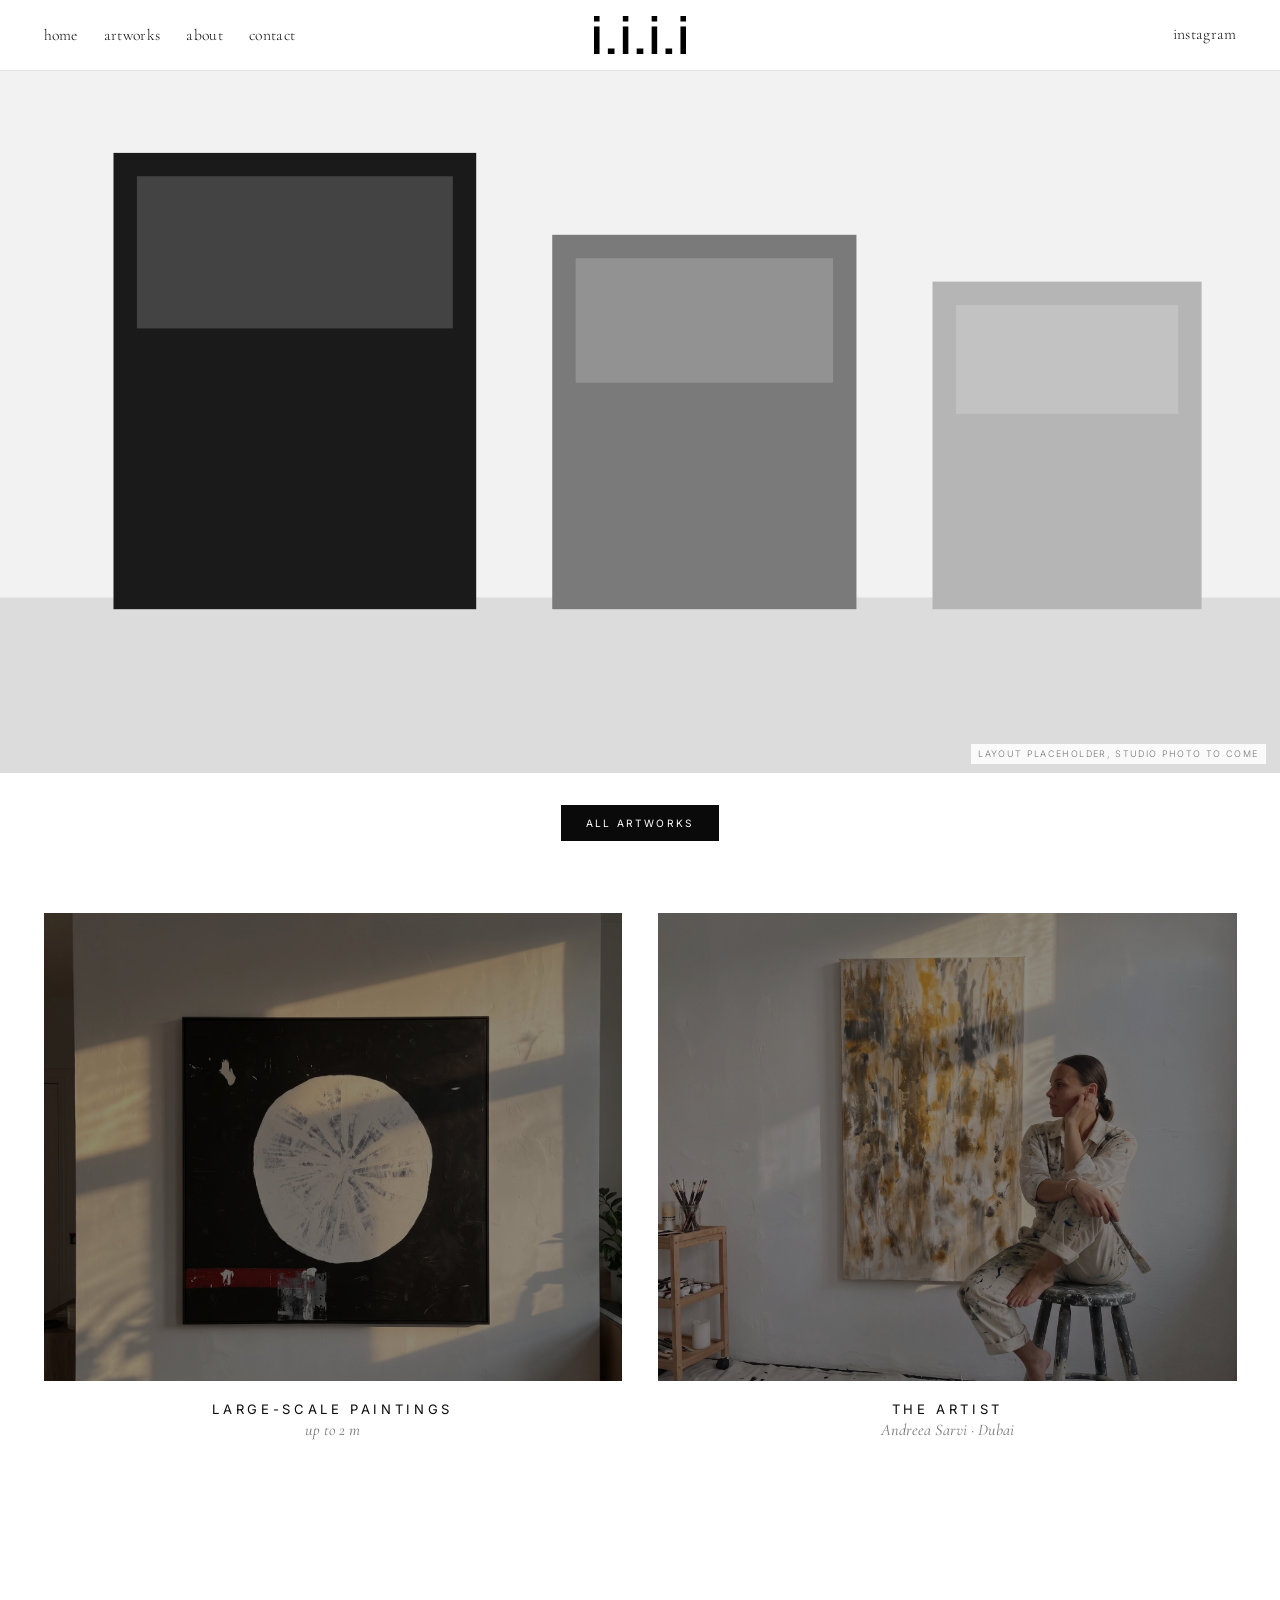
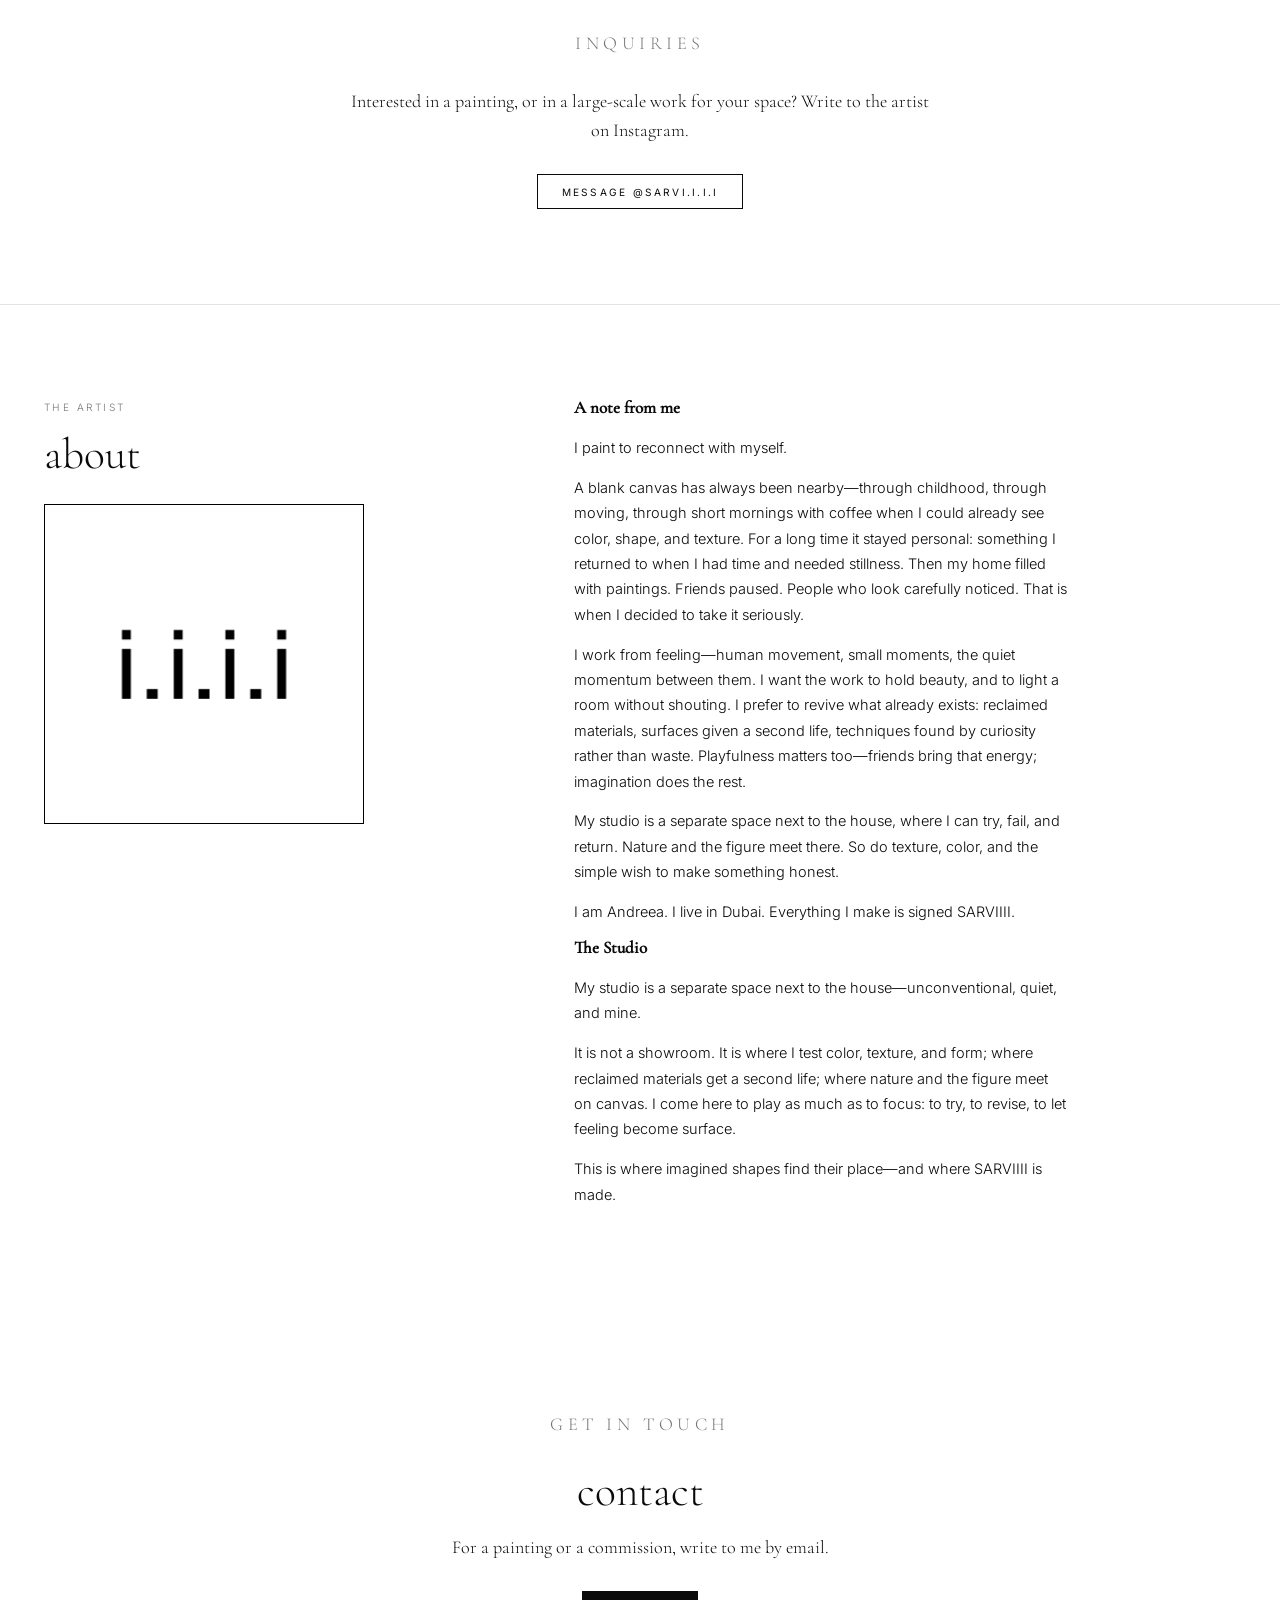
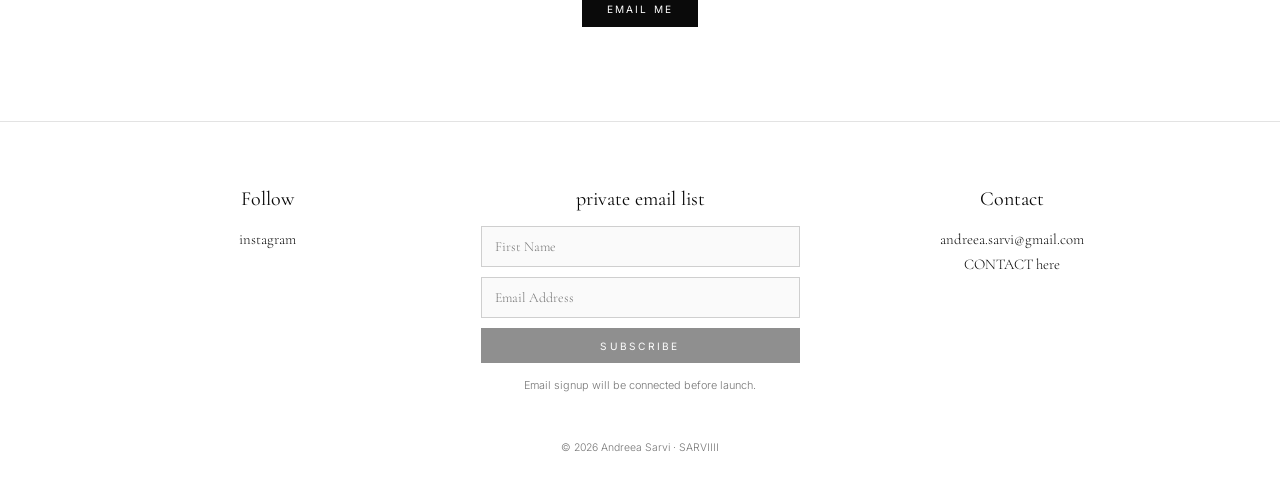
==== index.html @ 400ba7c1 "Use the wider room photo for the large-scale banner. Fill the home panel with the new Spinning At 33" ====
<!doctype html><html lang="en"><head><meta charset="utf-8"><meta name="viewport" content="width=device-width,initial-scale=1">
<title>SARVIIII — Painter based in Dubai</title>
<meta name="description" content="SARVIIII is the painting practice of Andreea Sarvi, a Romanian painter based in Dubai who creates large-scale works up to around two metres.">
<link rel="canonical" href="https://sarviiii.art/">
<meta property="og:type" content="website"><meta property="og:title" content="SARVIIII — Painter based in Dubai"><meta property="og:description" content="Large-scale paintings by Andreea Sarvi, a Romanian painter based in Dubai."><meta property="og:url" content="https://sarviiii.art/"><meta property="og:image" content="https://sarviiii.art/assets/og-image.svg"><meta name="theme-color" content="#ffffff"><meta name="twitter:card" content="summary_large_image">
<!-- TODO before publishing: replace og-image with a real painting photo as JPG 1200x630 (many platforms do not render SVG previews). -->
<link rel="icon" href="assets/favicon.svg" type="image/svg+xml">
<link rel="stylesheet" href="fonts.css">
<link rel="stylesheet" href="styles.css">
<script type="application/ld+json">{"@context":"https://schema.org","@type":"Person","name":"Andreea Sarvi","alternateName":"SARVIIII","jobTitle":"Painter","nationality":"Romanian","homeLocation":{"@type":"Place","name":"Dubai, United Arab Emirates"},"url":"https://sarviiii.art/","sameAs":["https://www.instagram.com/sarvi.i.i.i/"]}</script>
<!-- TODO: add one VisualArtwork JSON-LD block per real painting once title/medium/size/year are supplied. Not added now to avoid describing placeholders as artworks. -->
</head><body>
<a class="skip" href="#main">Skip to content</a>
<header>
<nav aria-label="Main"><button class="menu-btn" aria-expanded="false" aria-controls="menu">menu</button>
<ul id="menu"><li><a href="#top" aria-current="page">home</a></li><li><a href="artworks/">artworks</a></li><li><a href="#about">about</a></li><li><a href="contact/">contact</a></li></ul></nav>
<a class="logo" href="#top" aria-label="SARVIIII, home"><img src="assets/logo-iiii.svg" alt="SARVIIII" width="166" height="69"></a>
<a class="ig" href="https://www.instagram.com/sarvi.i.i.i/" target="_blank" rel="noopener">instagram</a>
</header>
<main id="main">
<h1 class="skip">SARVIIII: paintings by Andreea Sarvi</h1>
<section class="hero" id="top"><img src="assets/placeholders/hero-studio.svg" alt="Layout placeholder: abstract studio-style composition, not a photograph of the artist's studio or work" width="2400" height="1200">
<span class="ph">Layout placeholder, studio photo to come</span>
<div class="cta"><a class="btn" href="artworks/">All artworks</a></div></section>

<section class="pair" aria-label="Introduction">
<a class="panel reveal" href="artworks/"><div class="frame"><img src="assets/home/large-scale-banner.jpg" alt="Spinning At 33" width="1493" height="2000" loading="lazy"></div><h2>Large-scale paintings</h2><p>up to 2 m</p></a>
<a class="panel reveal" href="#about"><div class="frame"><img src="assets/home/artist-studio.jpg" alt="Andreea Sarvi, SARVIIII, in the studio" width="2000" height="1493" loading="lazy"></div><h2>The artist</h2><p>Andreea Sarvi · Dubai</p></a>
</section>

<section class="inquiry reveal" aria-labelledby="iq"><p class="eyebrow" id="iq">Inquiries</p>
<p>Interested in a painting, or in a large-scale work for your space? Write to the artist on Instagram.</p>
<a class="btn line" href="https://www.instagram.com/sarvi.i.i.i/" target="_blank" rel="noopener">Message @sarvi.i.i.i</a></section>

<section class="about" id="about" aria-labelledby="ab"><div class="reveal"><p class="eyebrow">The artist</p><h2 id="ab">about</h2><img class="about-mark" src="assets/about-logo-signature.jpg" alt="SARVIIII" width="320" height="320"></div>
<div class="reveal">
<h3>A note from me</h3>
<p>I paint to reconnect with myself.</p>
<p>A blank canvas has always been nearby—through childhood, through moving, through short mornings with coffee when I could already see color, shape, and texture. For a long time it stayed personal: something I returned to when I had time and needed stillness. Then my home filled with paintings. Friends paused. People who look carefully noticed. That is when I decided to take it seriously.</p>
<p>I work from feeling—human movement, small moments, the quiet momentum between them. I want the work to hold beauty, and to light a room without shouting. I prefer to revive what already exists: reclaimed materials, surfaces given a second life, techniques found by curiosity rather than waste. Playfulness matters too—friends bring that energy; imagination does the rest.</p>
<p>My studio is a separate space next to the house, where I can try, fail, and return. Nature and the figure meet there. So do texture, color, and the simple wish to make something honest.</p>
<p>I am Andreea. I live in Dubai. Everything I make is signed SARVIIII.</p>
<h3>The Studio</h3>
<p>My studio is a separate space next to the house—unconventional, quiet, and mine.</p>
<p>It is not a showroom. It is where I test color, texture, and form; where reclaimed materials get a second life; where nature and the figure meet on canvas. I come here to play as much as to focus: to try, to revise, to let feeling become surface.</p>
<p>This is where imagined shapes find their place—and where SARVIIII is made.</p>
</div></section>

<section class="inquiry" id="contact" aria-labelledby="ch"><p class="eyebrow">Get in touch</p><h2 id="ch">contact</h2>
<p>For a painting or a commission, write to me by email.</p>
<a class="btn" href="mailto:andreea.sarvi@gmail.com">Email me</a></section>
</main>
<footer class="site-footer">
<div class="fcols">
<div><h2 class="fh">Follow</h2><ul><li><a href="https://www.instagram.com/sarvi.i.i.i/" target="_blank" rel="noopener">instagram</a></li></ul></div>
<div class="flist"><h2 class="fh">private email list</h2>
<!-- TODO: connect a real Kit (kit.com) form before launch. Until then, there is no form element, no endpoint and nothing is collected. See README "Email list (Kit)". -->
<div class="fform" aria-describedby="fnote">
<label for="fn" class="sr">First name</label><input id="fn" type="text" placeholder="First Name" disabled>
<label for="fe" class="sr">Email address</label><input id="fe" type="email" placeholder="Email Address" disabled>
<button type="button" class="btn full" disabled>Subscribe</button>
<p id="fnote" class="fnote">Email signup will be connected before launch.</p></div></div>
<div><h2 class="fh">Contact</h2><ul><li><a href="mailto:andreea.sarvi@gmail.com">andreea.sarvi@gmail.com</a></li><li><a href="contact/">CONTACT here</a></li></ul></div>
</div>
<p class="copy">© <span id="y">2026</span> Andreea Sarvi · SARVIIII</p></footer>
<script src="script.js"></script></body></html>
---- fonts.css ----
/* Self-hosted Google Fonts (SIL OFL): Cormorant Garamond, Inter — latin + latin-ext */
@font-face {
  font-family: 'Cormorant Garamond';
  font-style: italic;
  font-weight: 400;
  font-display: swap;
  src: url(assets/fonts/CormorantGaramond-400i-latin-ext.woff2) format('woff2');
  unicode-range: U+0100-02BA, U+02BD-02C5, U+02C7-02CC, U+02CE-02D7, U+02DD-02FF, U+0304, U+0308, U+0329, U+1D00-1DBF, U+1E00-1E9F, U+1EF2-1EFF, U+2020, U+20A0-20AB, U+20AD-20C4, U+2113, U+2C60-2C7F, U+A720-A7FF;
}
@font-face {
  font-family: 'Cormorant Garamond';
  font-style: italic;
  font-weight: 400;
  font-display: swap;
  src: url(assets/fonts/CormorantGaramond-400i-latin.woff2) format('woff2');
  unicode-range: U+0000-00FF, U+0131, U+0152-0153, U+02BB-02BC, U+02C6, U+02DA, U+02DC, U+0304, U+0308, U+0329, U+2000-206F, U+20AC, U+2122, U+2191, U+2193, U+2212, U+2215, U+FEFF, U+FFFD;
}
@font-face {
  font-family: 'Cormorant Garamond';
  font-style: normal;
  font-weight: 300;
  font-display: swap;
  src: url(assets/fonts/CormorantGaramond-300-latin-ext.woff2) format('woff2');
  unicode-range: U+0100-02BA, U+02BD-02C5, U+02C7-02CC, U+02CE-02D7, U+02DD-02FF, U+0304, U+0308, U+0329, U+1D00-1DBF, U+1E00-1E9F, U+1EF2-1EFF, U+2020, U+20A0-20AB, U+20AD-20C4, U+2113, U+2C60-2C7F, U+A720-A7FF;
}
@font-face {
  font-family: 'Cormorant Garamond';
  font-style: normal;
  font-weight: 300;
  font-display: swap;
  src: url(assets/fonts/CormorantGaramond-300-latin.woff2) format('woff2');
  unicode-range: U+0000-00FF, U+0131, U+0152-0153, U+02BB-02BC, U+02C6, U+02DA, U+02DC, U+0304, U+0308, U+0329, U+2000-206F, U+20AC, U+2122, U+2191, U+2193, U+2212, U+2215, U+FEFF, U+FFFD;
}
@font-face {
  font-family: 'Cormorant Garamond';
  font-style: normal;
  font-weight: 400;
  font-display: swap;
  src: url(assets/fonts/CormorantGaramond-400-latin-ext.woff2) format('woff2');
  unicode-range: U+0100-02BA, U+02BD-02C5, U+02C7-02CC, U+02CE-02D7, U+02DD-02FF, U+0304, U+0308, U+0329, U+1D00-1DBF, U+1E00-1E9F, U+1EF2-1EFF, U+2020, U+20A0-20AB, U+20AD-20C4, U+2113, U+2C60-2C7F, U+A720-A7FF;
}
@font-face {
  font-family: 'Cormorant Garamond';
  font-style: normal;
  font-weight: 400;
  font-display: swap;
  src: url(assets/fonts/CormorantGaramond-400-latin.woff2) format('woff2');
  unicode-range: U+0000-00FF, U+0131, U+0152-0153, U+02BB-02BC, U+02C6, U+02DA, U+02DC, U+0304, U+0308, U+0329, U+2000-206F, U+20AC, U+2122, U+2191, U+2193, U+2212, U+2215, U+FEFF, U+FFFD;
}
@font-face {
  font-family: 'Cormorant Garamond';
  font-style: normal;
  font-weight: 500;
  font-display: swap;
  src: url(assets/fonts/CormorantGaramond-500-latin-ext.woff2) format('woff2');
  unicode-range: U+0100-02BA, U+02BD-02C5, U+02C7-02CC, U+02CE-02D7, U+02DD-02FF, U+0304, U+0308, U+0329, U+1D00-1DBF, U+1E00-1E9F, U+1EF2-1EFF, U+2020, U+20A0-20AB, U+20AD-20C4, U+2113, U+2C60-2C7F, U+A720-A7FF;
}
@font-face {
  font-family: 'Cormorant Garamond';
  font-style: normal;
  font-weight: 500;
  font-display: swap;
  src: url(assets/fonts/CormorantGaramond-500-latin.woff2) format('woff2');
  unicode-range: U+0000-00FF, U+0131, U+0152-0153, U+02BB-02BC, U+02C6, U+02DA, U+02DC, U+0304, U+0308, U+0329, U+2000-206F, U+20AC, U+2122, U+2191, U+2193, U+2212, U+2215, U+FEFF, U+FFFD;
}
@font-face {
  font-family: 'Inter';
  font-style: normal;
  font-weight: 300;
  font-display: swap;
  src: url(assets/fonts/Inter-300-latin-ext.woff2) format('woff2');
  unicode-range: U+0100-02BA, U+02BD-02C5, U+02C7-02CC, U+02CE-02D7, U+02DD-02FF, U+0304, U+0308, U+0329, U+1D00-1DBF, U+1E00-1E9F, U+1EF2-1EFF, U+2020, U+20A0-20AB, U+20AD-20C4, U+2113, U+2C60-2C7F, U+A720-A7FF;
}
@font-face {
  font-family: 'Inter';
  font-style: normal;
  font-weight: 300;
  font-display: swap;
  src: url(assets/fonts/Inter-300-latin.woff2) format('woff2');
  unicode-range: U+0000-00FF, U+0131, U+0152-0153, U+02BB-02BC, U+02C6, U+02DA, U+02DC, U+0304, U+0308, U+0329, U+2000-206F, U+20AC, U+2122, U+2191, U+2193, U+2212, U+2215, U+FEFF, U+FFFD;
}
@font-face {
  font-family: 'Inter';
  font-style: normal;
  font-weight: 400;
  font-display: swap;
  src: url(assets/fonts/Inter-400-latin-ext.woff2) format('woff2');
  unicode-range: U+0100-02BA, U+02BD-02C5, U+02C7-02CC, U+02CE-02D7, U+02DD-02FF, U+0304, U+0308, U+0329, U+1D00-1DBF, U+1E00-1E9F, U+1EF2-1EFF, U+2020, U+20A0-20AB, U+20AD-20C4, U+2113, U+2C60-2C7F, U+A720-A7FF;
}
@font-face {
  font-family: 'Inter';
  font-style: normal;
  font-weight: 400;
  font-display: swap;
  src: url(assets/fonts/Inter-400-latin.woff2) format('woff2');
  unicode-range: U+0000-00FF, U+0131, U+0152-0153, U+02BB-02BC, U+02C6, U+02DA, U+02DC, U+0304, U+0308, U+0329, U+2000-206F, U+20AC, U+2122, U+2191, U+2193, U+2212, U+2215, U+FEFF, U+FFFD;
}
@font-face {
  font-family: 'Inter';
  font-style: normal;
  font-weight: 500;
  font-display: swap;
  src: url(assets/fonts/Inter-500-latin-ext.woff2) format('woff2');
  unicode-range: U+0100-02BA, U+02BD-02C5, U+02C7-02CC, U+02CE-02D7, U+02DD-02FF, U+0304, U+0308, U+0329, U+1D00-1DBF, U+1E00-1E9F, U+1EF2-1EFF, U+2020, U+20A0-20AB, U+20AD-20C4, U+2113, U+2C60-2C7F, U+A720-A7FF;
}
@font-face {
  font-family: 'Inter';
  font-style: normal;
  font-weight: 500;
  font-display: swap;
  src: url(assets/fonts/Inter-500-latin.woff2) format('woff2');
  unicode-range: U+0000-00FF, U+0131, U+0152-0153, U+02BB-02BC, U+02C6, U+02DA, U+02DC, U+0304, U+0308, U+0329, U+2000-206F, U+20AC, U+2122, U+2191, U+2193, U+2212, U+2215, U+FEFF, U+FFFD;
}
---- styles.css ----
:root{--bg:#fff;--ink:#0a0a0a;--mute:#767676;--line:#e3e3e3;--serif:"Cormorant Garamond",Georgia,serif;--sans:"Inter",system-ui,sans-serif}
*{box-sizing:border-box}html{font-size:14.5px;scroll-behavior:smooth}body{margin:0;background:var(--bg);color:var(--ink);font:300 1rem/1.75 var(--sans)}
img{max-width:100%;display:block}a{color:inherit}
:focus-visible{outline:1px solid var(--ink);outline-offset:4px}
.skip{position:absolute;left:-999px}.skip:focus{left:1rem;top:1rem;background:#fff;padding:.5rem 1rem;z-index:99;border:1px solid #000}
header{position:sticky;top:0;z-index:10;display:grid;grid-template-columns:1fr auto 1fr;align-items:center;padding:1.1rem clamp(1rem,4vw,3rem);background:rgba(255,255,255,.94);border-bottom:1px solid var(--line)}
nav ul{list-style:none;display:flex;gap:1.8rem;margin:0;padding:0}
nav a,.ig{font:300 1.08rem var(--serif);text-decoration:none;text-transform:lowercase;letter-spacing:.02em;border-bottom:1px solid transparent;padding-bottom:1px;transition:border-color .3s}
nav a:hover,nav a[aria-current="true"],.ig:hover{border-color:var(--ink)}
.logo{display:flex;align-items:center;justify-content:center;line-height:0;text-decoration:none}.logo img{height:clamp(28px,4.2vw,38px);width:auto}
.ig{justify-self:end}
.menu-btn{display:none;background:none;border:0;font:300 1.08rem var(--serif);cursor:pointer;padding:0;color:var(--ink)}
section{padding:clamp(3.5rem,8vw,6.5rem) clamp(1rem,4vw,3rem)}section[id]{scroll-margin-top:5rem}
h1,h2,h3{font-family:var(--serif);font-weight:300;line-height:1.1;margin:0 0 1.2rem}
h2{font-size:clamp(1.95rem,4vw,3rem)}
.eyebrow{font-size:.7rem;letter-spacing:.25em;text-transform:uppercase;color:var(--mute)}
.btn{display:inline-block;padding:.75rem 1.6rem;background:var(--ink);color:#fff;border:1px solid var(--ink);text-decoration:none;font:400 .7rem var(--sans);letter-spacing:.22em;text-transform:uppercase;transition:.3s;cursor:pointer}.btn:hover{background:#fff;color:var(--ink)}
.btn.line{background:#fff;color:var(--ink)}.btn.line:hover{background:var(--ink);color:#fff}
.ph{display:block;font-size:.62rem;letter-spacing:.15em;text-transform:uppercase;color:var(--mute);margin-top:.5rem}
.hero{padding:0;position:relative}.hero img{width:100%;height:min(78vh,62vw);object-fit:cover}
.hero .cta{text-align:center;padding:2.2rem 1rem 0}
.hero .ph{position:absolute;right:1rem;top:calc(min(78vh,62vw) - 2rem);background:rgba(255,255,255,.85);padding:.15rem .5rem;margin:0}
.pair{display:grid;grid-template-columns:1fr 1fr;gap:clamp(1rem,3vw,2.5rem);padding-top:clamp(3rem,6vw,5rem)}
.panel{text-decoration:none;display:block;text-align:center}.panel .frame{position:relative;overflow:hidden;display:flex;align-items:center;justify-content:center;height:min(52vh,520px);background:#f2f2f2}
.panel .frame::after{content:"";position:absolute;inset:0;background:rgba(0,0,0,.45);transition:opacity .45s ease;pointer-events:none}
.panel:hover .frame::after,.panel:focus-visible .frame::after,.panel:focus-within .frame::after{opacity:0}
.panel img{width:100%;height:100%;object-fit:cover;object-position:center}
.panel img.contain{width:auto;height:auto;max-width:100%;max-height:100%;object-fit:contain}
.panel h2{font:400 .9rem var(--sans);letter-spacing:.28em;text-transform:uppercase;margin:1.4rem 0 .2rem}.panel p{margin:0;font:italic 300 1.12rem var(--serif);color:var(--mute)}
.inquiry{text-align:center;max-width:46rem;margin:0 auto}.inquiry p{font:300 1.25rem/1.6 var(--serif);margin:0 0 2rem}
.grid{list-style:none;padding:0;margin:2rem 0 0;display:grid;grid-template-columns:1fr;gap:3rem 2rem}@media(min-width:700px){.grid{grid-template-columns:repeat(2,1fr)}}@media(min-width:1101px){.grid{grid-template-columns:repeat(3,1fr);gap:4rem 3rem}}
.card{text-align:center}.card button{all:unset;cursor:pointer;display:block;width:100%;text-align:center}.card button:focus-visible{outline:1px solid var(--ink);outline-offset:6px}
.card .frame{position:relative;display:flex;align-items:center;justify-content:center;background:#fff}.card img{width:auto;max-width:100%;height:auto;max-height:min(70vh,480px);object-fit:contain;object-position:center;background:#fff}
.sold{display:inline-block;padding:.18rem .45rem;border:1px solid var(--ink);background:#fff;color:var(--ink);font:400 .58rem/1.4 var(--sans);letter-spacing:.18em;text-transform:uppercase}.card .sold{position:absolute;top:.65rem;left:.65rem;z-index:1}.sold[hidden],a.inquire[hidden]{display:none}
.card h3{font-size:1.22rem;margin:1rem 0 .1rem;text-align:center}.card p{margin:0;color:var(--mute);font-size:.78rem;text-align:center}
.inquire{display:inline-block;margin-top:.9rem;padding:.45rem 1rem;border:1px solid var(--line);background:transparent;color:var(--ink);text-decoration:none;font:400 .62rem var(--sans);letter-spacing:.16em;text-transform:uppercase}.inquire:hover{border-color:var(--ink)}
.note{color:var(--mute);font-size:.78rem;max-width:60ch}
.center{text-align:center}
.about{display:grid;grid-template-columns:1fr 1.4fr;gap:2rem 4rem;align-items:start;border-top:1px solid var(--line)}.about p{max-width:55ch;margin:0 0 1rem}.about h3{font-weight:700}
.about-mark{display:block;width:min(100%,320px);height:auto;margin:1.75rem 0 0;border:1px solid #000}
.contact-grid{display:grid;grid-template-columns:1.35fr .85fr;gap:clamp(2rem,5vw,4.5rem);align-items:start;max-width:72rem;margin:0 auto}
.contact-lead{max-width:46ch;margin:0 0 2rem}
.contact-form{display:grid;gap:1.15rem}
.contact-form label{font-size:.72rem;letter-spacing:.12em;text-transform:uppercase;color:var(--mute)}
.contact-form .opt{letter-spacing:0;text-transform:none}
.contact-form input,.contact-form textarea{width:100%;font:300 1.05rem var(--serif);color:var(--ink);background:transparent;border:0;border-bottom:1px solid var(--line);padding:.55rem 0;border-radius:0}
.contact-form textarea{min-height:8rem;resize:vertical}
.contact-form .hint{margin:0;max-width:42ch;font-size:.75rem;line-height:1.5;color:var(--mute)}
.studio-panel{border:1px solid var(--line);padding:clamp(1.5rem,3vw,2.4rem)}
.studio-panel h2{margin:.4rem 0 1.2rem}
.studio-panel a{color:var(--ink)}
.site-footer{padding:clamp(3rem,6vw,4.5rem) clamp(1rem,4vw,3rem) 1.5rem;border-top:1px solid var(--line)}
.fcols{display:grid;grid-template-columns:1fr 1.2fr 1fr;gap:3rem;max-width:72rem;margin:0 auto;text-align:center}
.fh{font:400 1.38rem var(--serif);margin:0 0 1rem}
.site-footer ul{list-style:none;margin:0;padding:0}.site-footer li a{font:300 1.02rem var(--serif);text-decoration:none;border-bottom:1px solid transparent}.site-footer li a:hover{border-color:var(--ink)}
.fform{display:grid;gap:.7rem;max-width:22rem;margin:0 auto}
.fform input{font:300 .95rem var(--serif);padding:.75rem .9rem;border:1px solid #cfcfcf;background:#fafafa;color:var(--mute)}
.btn.full{width:100%}.btn[disabled]{opacity:.45;cursor:not-allowed}.btn[disabled]:hover{background:var(--ink);color:#fff}
.fnote{font-size:.75rem;color:var(--mute);margin:.2rem 0 0}
.copy{text-align:center;font-size:.72rem;color:var(--mute);margin:3rem 0 0}
.sr{position:absolute;width:1px;height:1px;overflow:hidden;clip:rect(0 0 0 0);white-space:nowrap}
.nf{min-height:80vh;display:flex;flex-direction:column;align-items:center;justify-content:center;text-align:center}.nf h1{font-size:clamp(2.5rem,6vw,4rem);letter-spacing:.32em;padding-left:.32em}.nf p{color:var(--mute);margin:0 0 2rem}
dialog{border:0;padding:0;max-width:min(1100px,94vw);width:100%;background:#fff}dialog::backdrop{background:rgba(0,0,0,.85)}
.dlg{display:grid;grid-template-columns:1.6fr 1fr}.dlg img{width:auto;max-width:100%;height:auto;max-height:85vh;object-fit:contain;object-position:center;background:#fff;margin:0 auto}.dlg .info{padding:2.5rem;text-align:center}.dlg h3,.dlg .meta{text-align:center}.dlg .desc{margin:0 auto 1.4rem;font-size:.95rem;line-height:1.65;text-align:center}
.close{position:absolute;top:.8rem;right:.8rem;background:#fff;border:1px solid var(--ink);width:2.5rem;height:2.5rem;font-size:1.3rem;cursor:pointer;color:var(--ink)}
.reveal{opacity:0;transform:translateY(20px);transition:opacity 1s ease,transform 1s ease}.reveal.in{opacity:1;transform:none}
@media(max-width:820px){
 header{grid-template-columns:1fr auto 1fr}nav{justify-self:start}.panel .frame{height:min(46vh,420px)}.logo{grid-column:2}.logo img{height:28px}.menu-btn{display:block;grid-column:1;grid-row:1}.ig{grid-column:3}
 nav{grid-column:1;grid-row:1}nav ul{display:none;position:absolute;top:100%;left:0;right:0;flex-direction:column;gap:0;background:#fff;border-bottom:1px solid var(--line)}nav ul.open{display:flex}nav li a{display:block;padding:.9rem 1.5rem;border:0}
 .hero img{height:auto;aspect-ratio:2/1}.hero .ph{position:static;text-align:right;padding:.3rem 1rem;background:none}
 .pair,.about,.dlg,.fcols,.contact-grid{grid-template-columns:1fr}}
@media(prefers-reduced-motion:reduce){*{transition:none!important;animation:none!important;scroll-behavior:auto!important}.reveal{opacity:1;transform:none}}
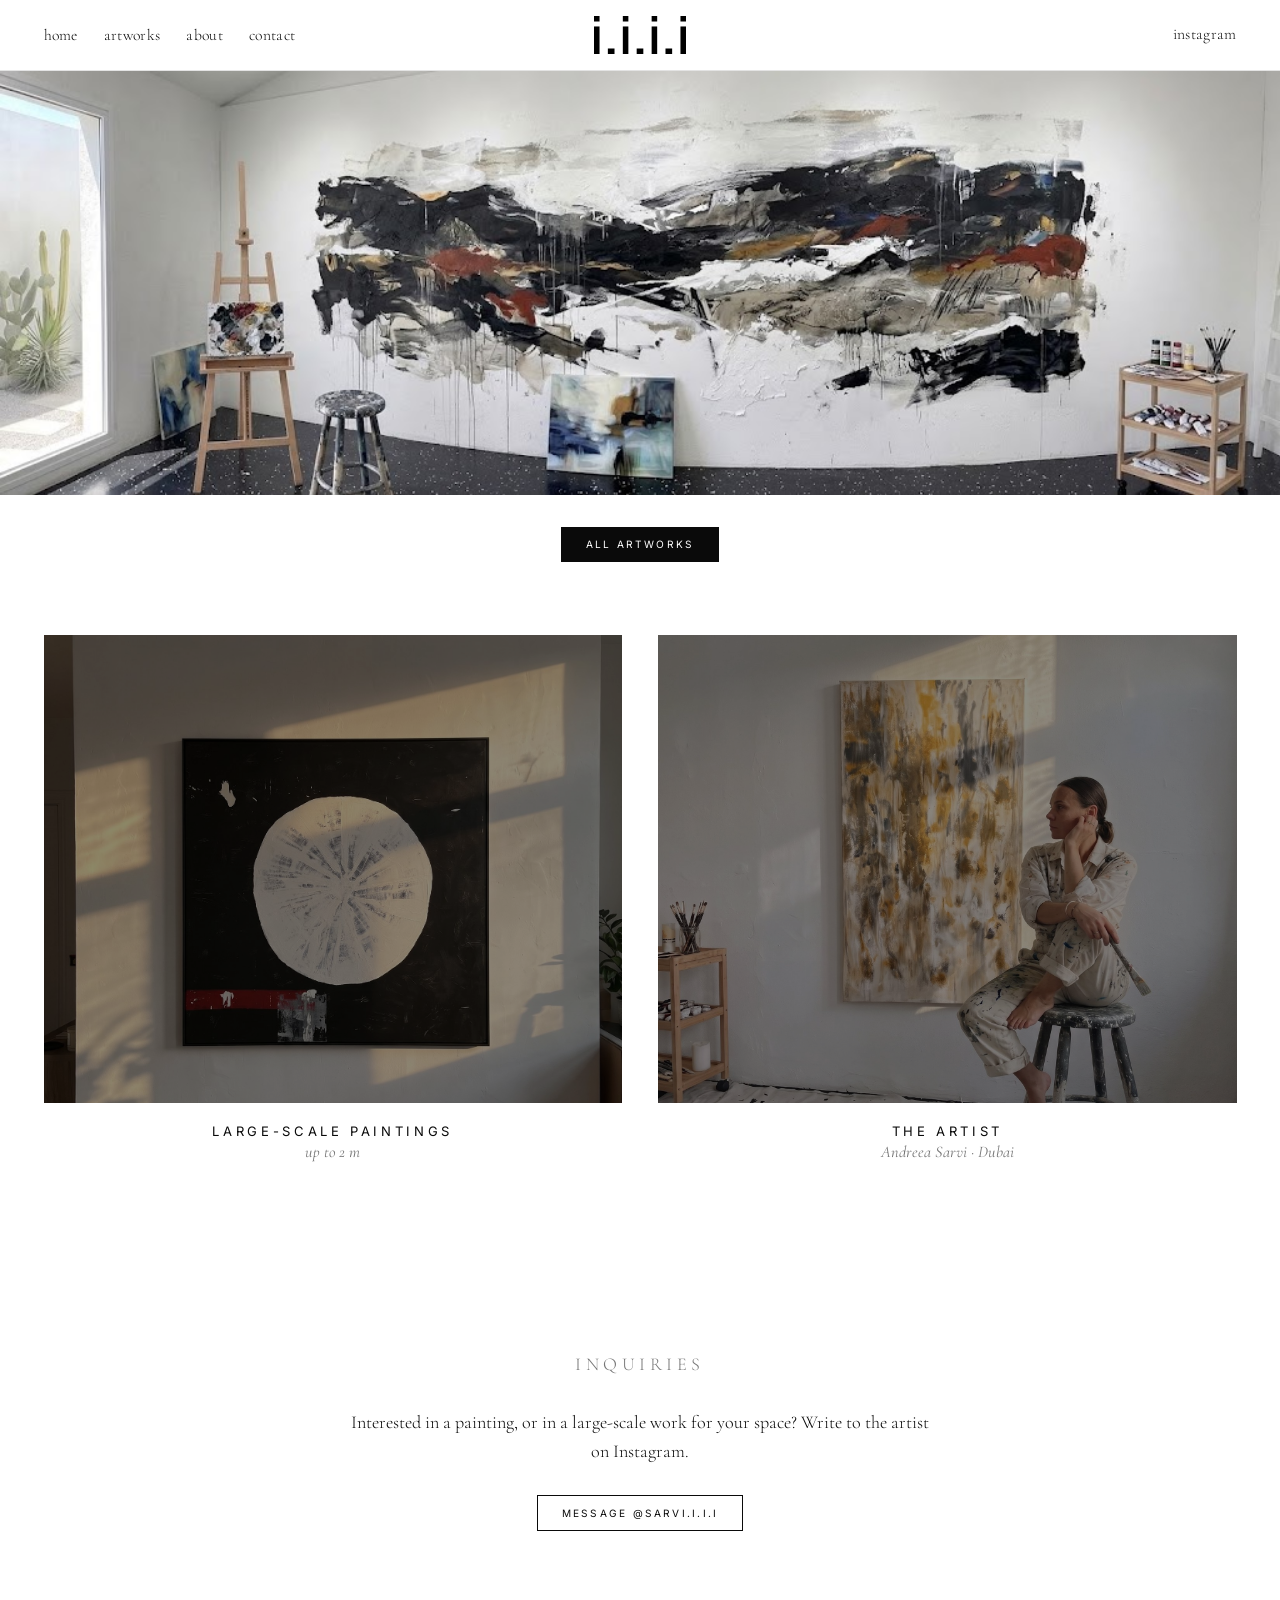
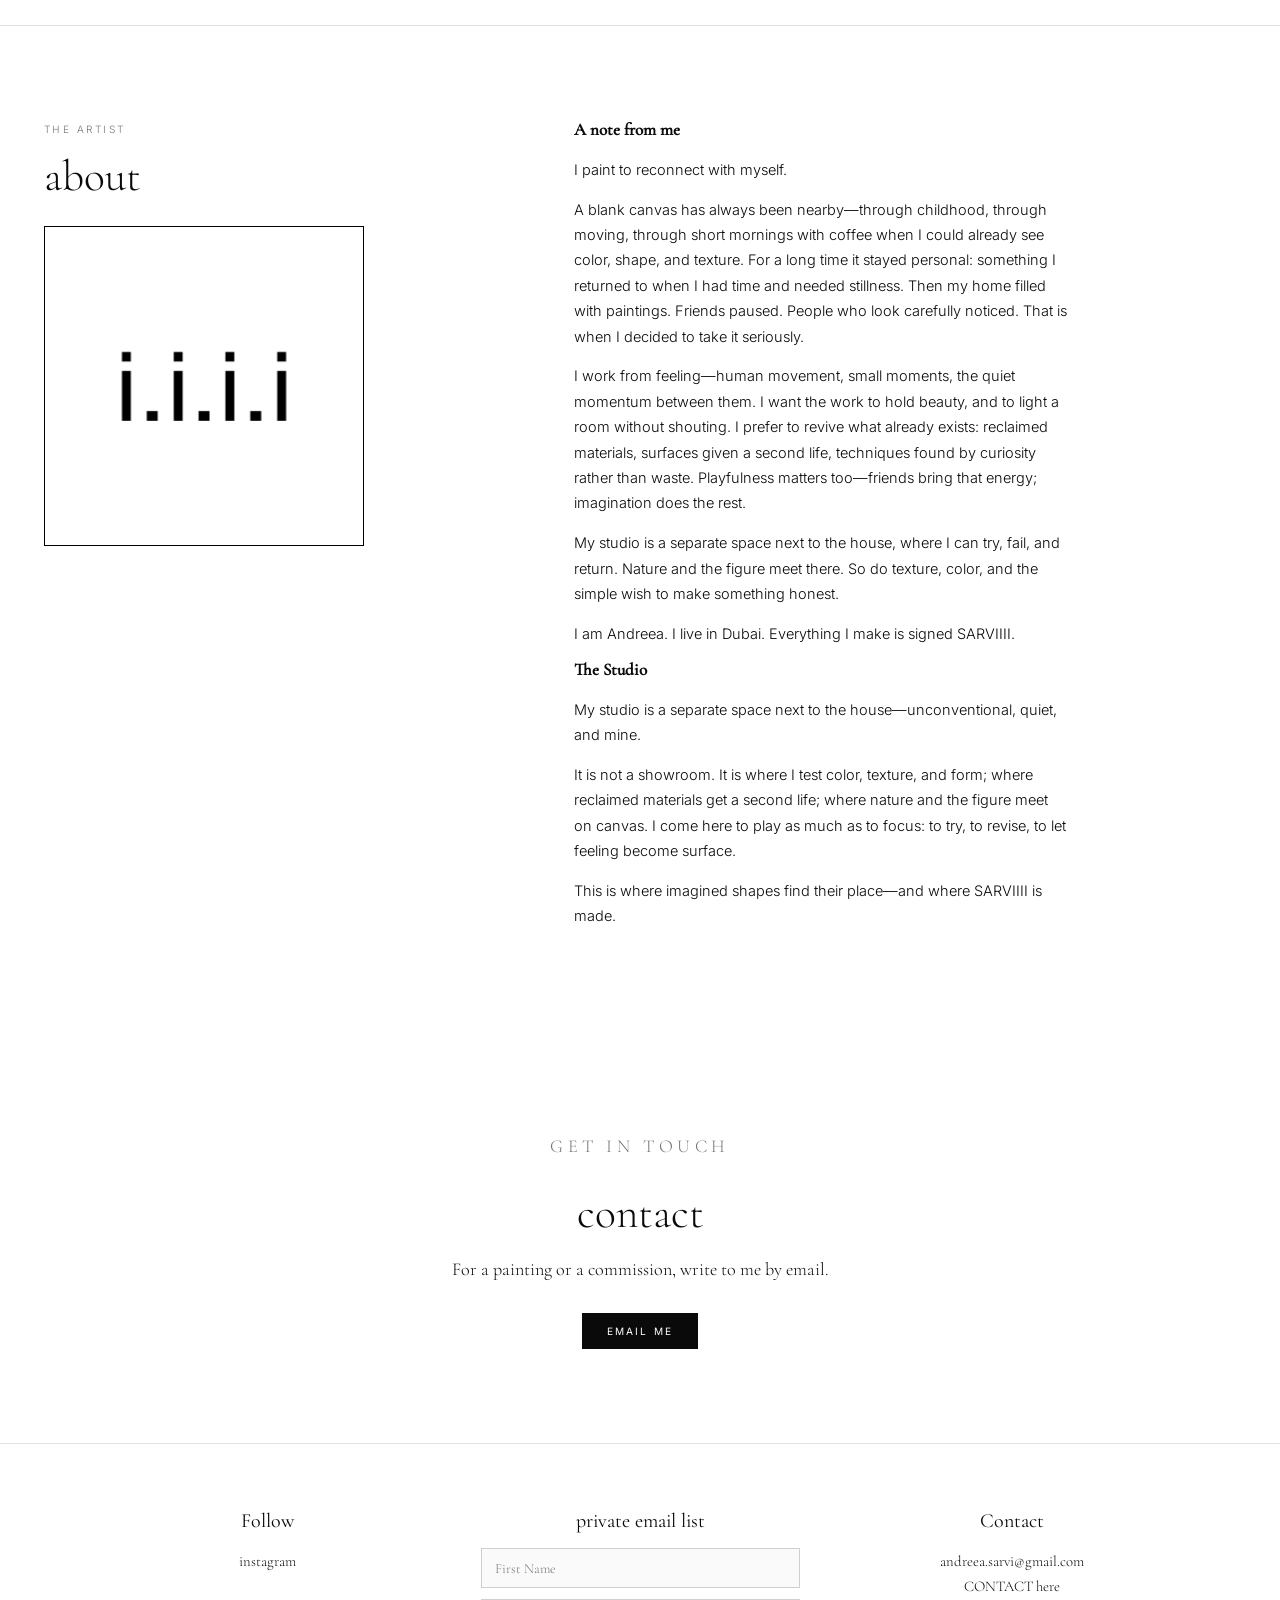
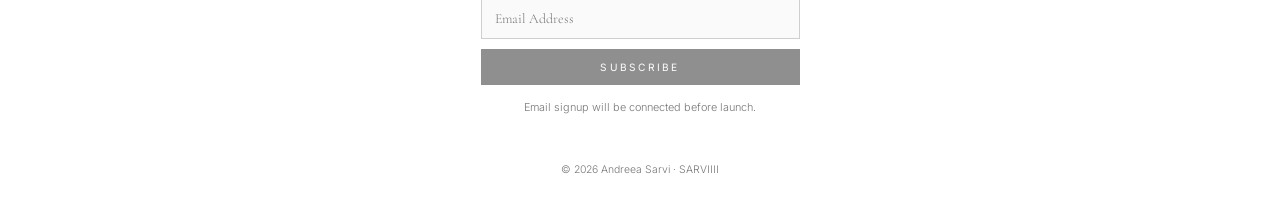
==== commit 22adcbad: "Replace the home hero with the studio panorama. Use the sharp wide studio photograph across the top " ====
--- a/index.html
+++ b/index.html
@@ -19,8 +19,7 @@
 </header>
 <main id="main">
 <h1 class="skip">SARVIIII: paintings by Andreea Sarvi</h1>
-<section class="hero" id="top"><img src="assets/placeholders/hero-studio.svg" alt="Layout placeholder: abstract studio-style composition, not a photograph of the artist's studio or work" width="2400" height="1200">
-<span class="ph">Layout placeholder, studio photo to come</span>
+<section class="hero" id="top"><img src="assets/home/studio-hero.jpg" alt="SARVIIII studio, with a wide painting across the wall" width="1024" height="339">
 <div class="cta"><a class="btn" href="artworks/">All artworks</a></div></section>
 
 <section class="pair" aria-label="Introduction">
--- a/styles.css
+++ b/styles.css
@@ -17,7 +17,7 @@
 .btn{display:inline-block;padding:.75rem 1.6rem;background:var(--ink);color:#fff;border:1px solid var(--ink);text-decoration:none;font:400 .7rem var(--sans);letter-spacing:.22em;text-transform:uppercase;transition:.3s;cursor:pointer}.btn:hover{background:#fff;color:var(--ink)}
 .btn.line{background:#fff;color:var(--ink)}.btn.line:hover{background:var(--ink);color:#fff}
 .ph{display:block;font-size:.62rem;letter-spacing:.15em;text-transform:uppercase;color:var(--mute);margin-top:.5rem}
-.hero{padding:0;position:relative}.hero img{width:100%;height:min(78vh,62vw);object-fit:cover}
+.hero{padding:0;position:relative}.hero img{width:100%;height:auto;object-fit:cover;object-position:center}
 .hero .cta{text-align:center;padding:2.2rem 1rem 0}
 .hero .ph{position:absolute;right:1rem;top:calc(min(78vh,62vw) - 2rem);background:rgba(255,255,255,.85);padding:.15rem .5rem;margin:0}
 .pair{display:grid;grid-template-columns:1fr 1fr;gap:clamp(1rem,3vw,2.5rem);padding-top:clamp(3rem,6vw,5rem)}
@@ -67,6 +67,6 @@
 @media(max-width:820px){
  header{grid-template-columns:1fr auto 1fr}nav{justify-self:start}.panel .frame{height:min(46vh,420px)}.logo{grid-column:2}.logo img{height:28px}.menu-btn{display:block;grid-column:1;grid-row:1}.ig{grid-column:3}
  nav{grid-column:1;grid-row:1}nav ul{display:none;position:absolute;top:100%;left:0;right:0;flex-direction:column;gap:0;background:#fff;border-bottom:1px solid var(--line)}nav ul.open{display:flex}nav li a{display:block;padding:.9rem 1.5rem;border:0}
- .hero img{height:auto;aspect-ratio:2/1}.hero .ph{position:static;text-align:right;padding:.3rem 1rem;background:none}
+ .hero .ph{position:static;text-align:right;padding:.3rem 1rem;background:none}
  .pair,.about,.dlg,.fcols,.contact-grid{grid-template-columns:1fr}}
 @media(prefers-reduced-motion:reduce){*{transition:none!important;animation:none!important;scroll-behavior:auto!important}.reveal{opacity:1;transform:none}}
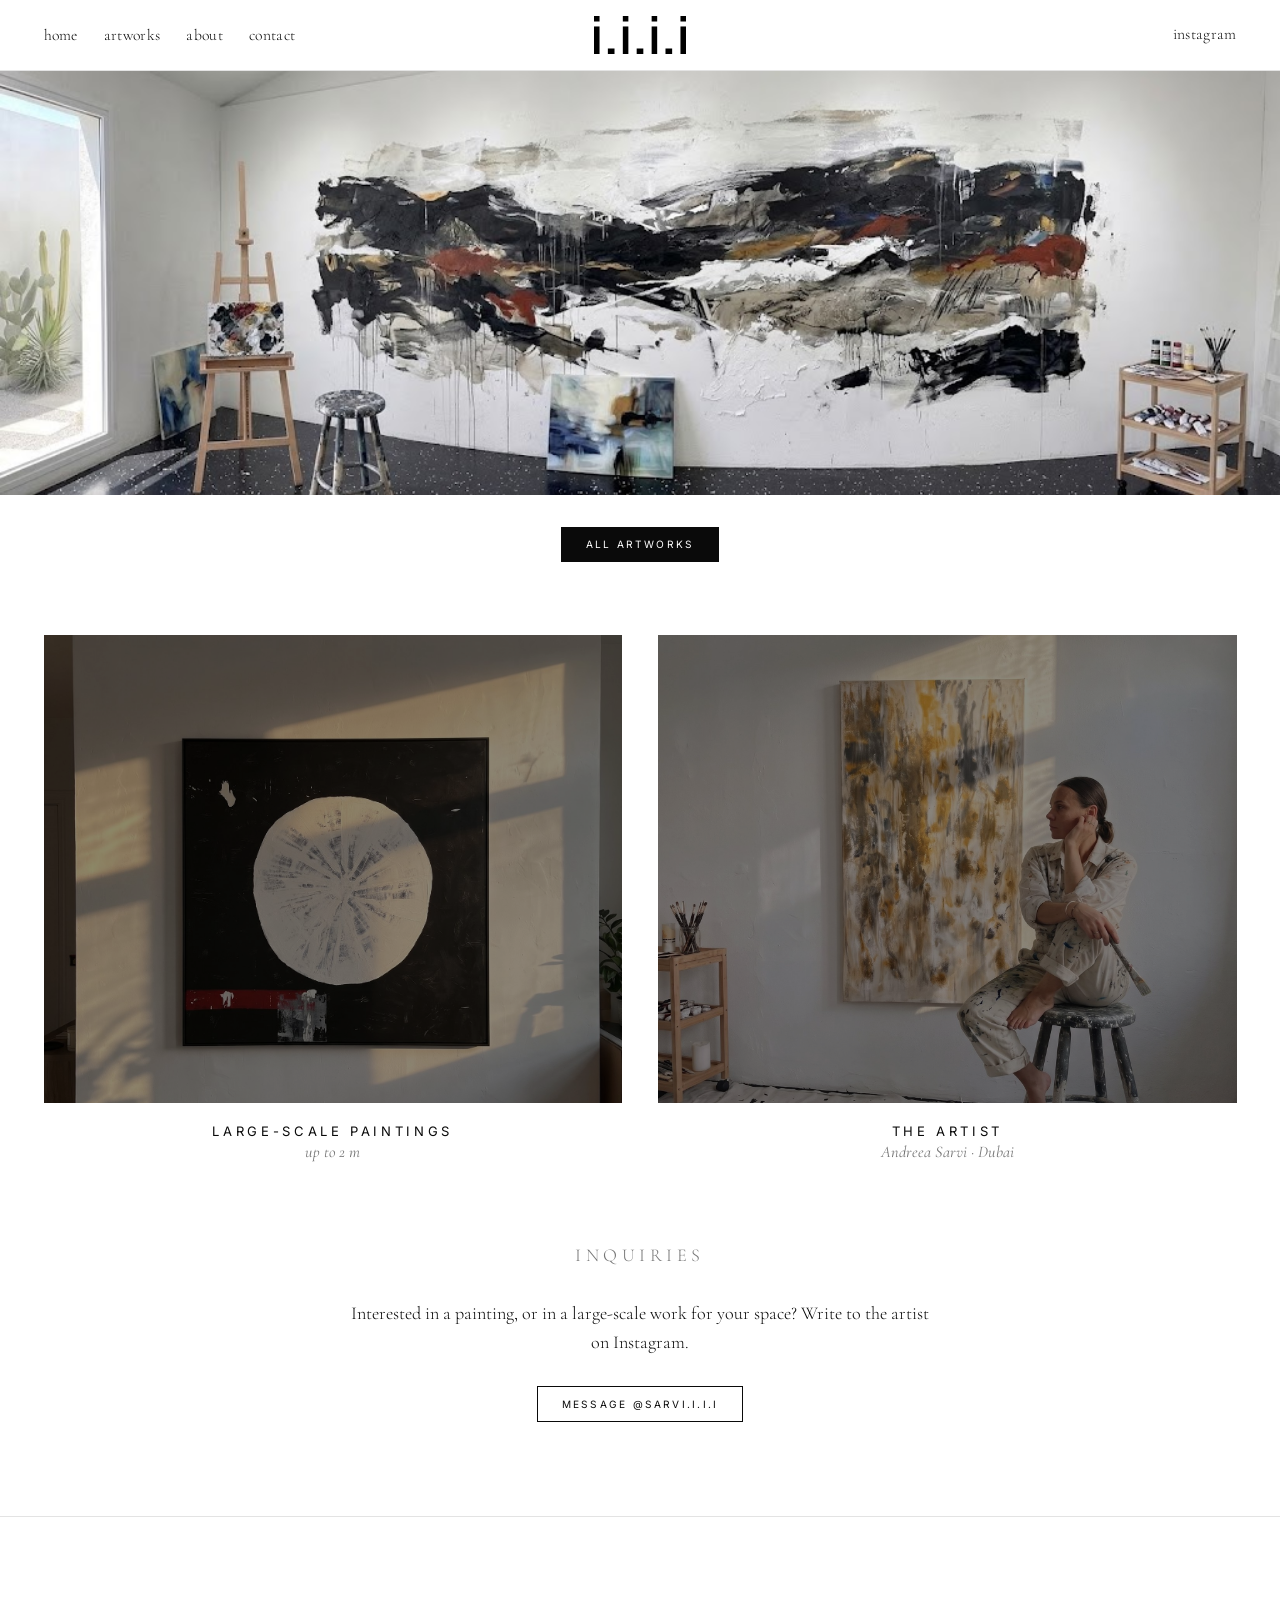
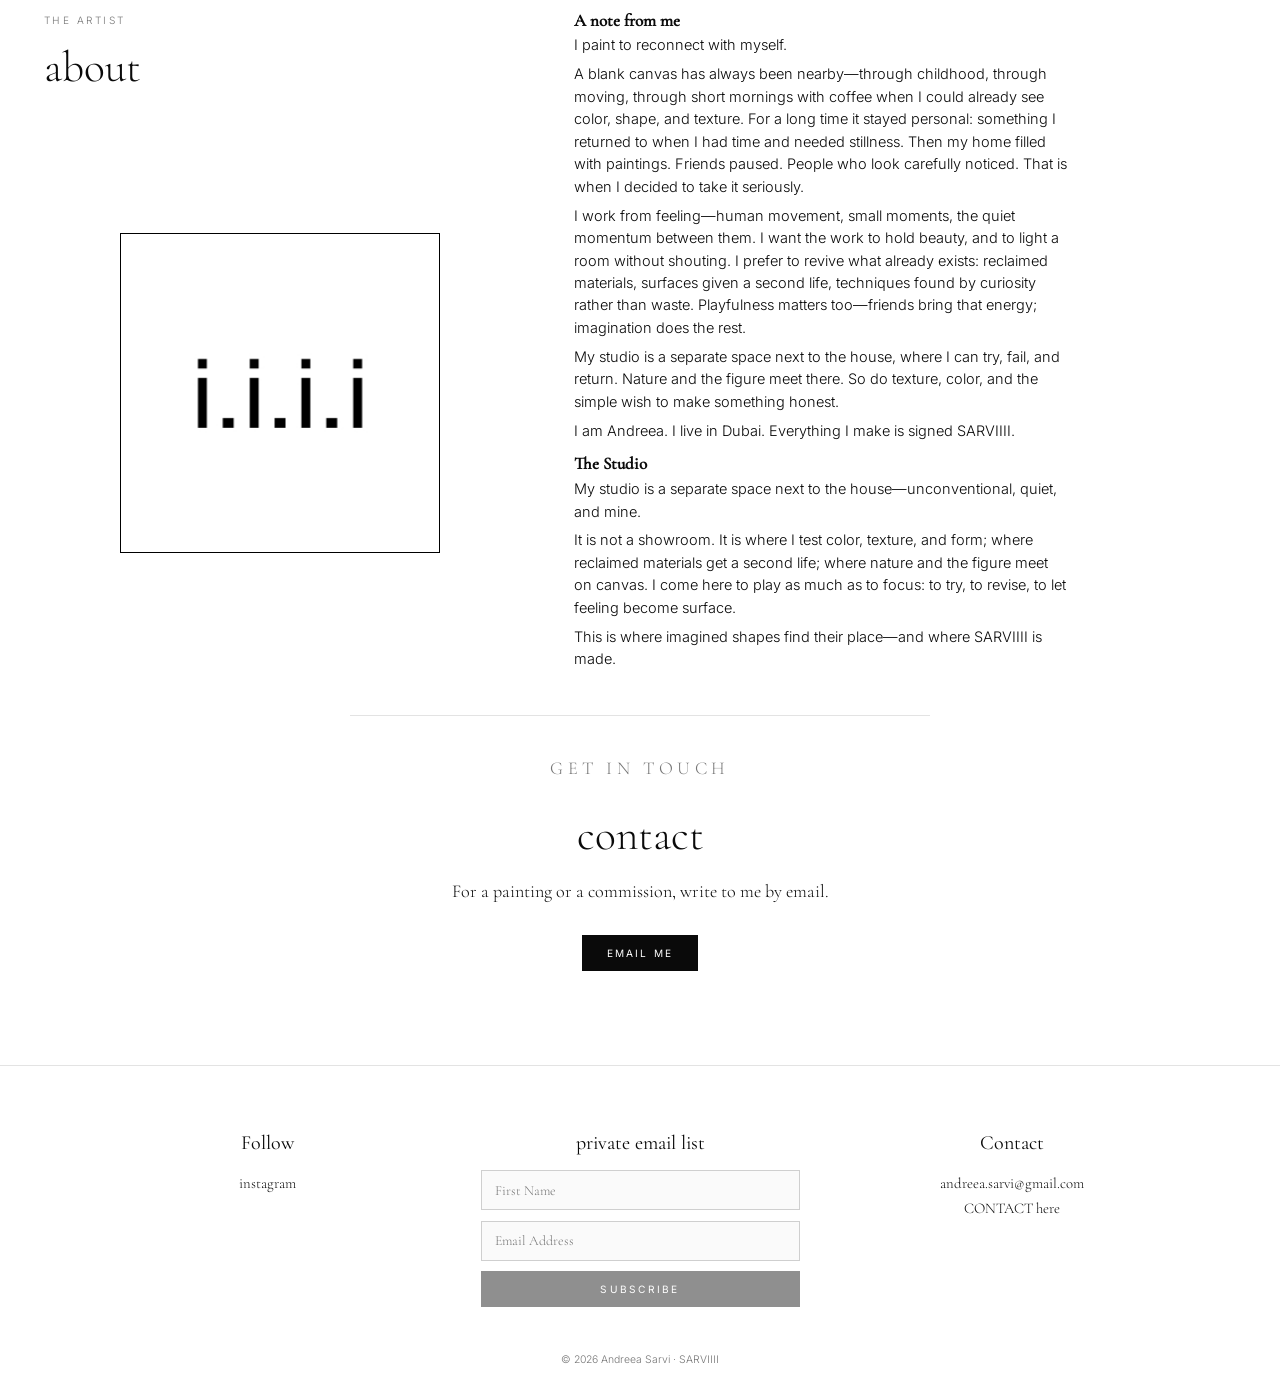
==== commit 3d3ce1ba: "Add a thin line before contact and drop the signup note. Separate About from the home contact block " ====
--- a/index.html
+++ b/index.html
@@ -54,11 +54,10 @@
 <div><h2 class="fh">Follow</h2><ul><li><a href="https://www.instagram.com/sarvi.i.i.i/" target="_blank" rel="noopener">instagram</a></li></ul></div>
 <div class="flist"><h2 class="fh">private email list</h2>
 <!-- TODO: connect a real Kit (kit.com) form before launch. Until then, there is no form element, no endpoint and nothing is collected. See README "Email list (Kit)". -->
-<div class="fform" aria-describedby="fnote">
+<div class="fform">
 <label for="fn" class="sr">First name</label><input id="fn" type="text" placeholder="First Name" disabled>
 <label for="fe" class="sr">Email address</label><input id="fe" type="email" placeholder="Email Address" disabled>
-<button type="button" class="btn full" disabled>Subscribe</button>
-<p id="fnote" class="fnote">Email signup will be connected before launch.</p></div></div>
+<button type="button" class="btn full" disabled>Subscribe</button></div></div>
 <div><h2 class="fh">Contact</h2><ul><li><a href="mailto:andreea.sarvi@gmail.com">andreea.sarvi@gmail.com</a></li><li><a href="contact/">CONTACT here</a></li></ul></div>
 </div>
 <p class="copy">© <span id="y">2026</span> Andreea Sarvi · SARVIIII</p></footer>
--- a/styles.css
+++ b/styles.css
@@ -20,7 +20,8 @@
 .hero{padding:0;position:relative}.hero img{width:100%;height:auto;object-fit:cover;object-position:center}
 .hero .cta{text-align:center;padding:2.2rem 1rem 0}
 .hero .ph{position:absolute;right:1rem;top:calc(min(78vh,62vw) - 2rem);background:rgba(255,255,255,.85);padding:.15rem .5rem;margin:0}
-.pair{display:grid;grid-template-columns:1fr 1fr;gap:clamp(1rem,3vw,2.5rem);padding-top:clamp(3rem,6vw,5rem)}
+.pair{display:grid;grid-template-columns:1fr 1fr;gap:clamp(1rem,3vw,2.5rem);padding-top:clamp(3rem,6vw,5rem);padding-bottom:clamp(1.6rem,3.2vw,3.2rem)}
+.pair + .inquiry{padding-top:clamp(1.4rem,3vw,3.2rem)}
 .panel{text-decoration:none;display:block;text-align:center}.panel .frame{position:relative;overflow:hidden;display:flex;align-items:center;justify-content:center;height:min(52vh,520px);background:#f2f2f2}
 .panel .frame::after{content:"";position:absolute;inset:0;background:rgba(0,0,0,.45);transition:opacity .45s ease;pointer-events:none}
 .panel:hover .frame::after,.panel:focus-visible .frame::after,.panel:focus-within .frame::after{opacity:0}
@@ -28,6 +29,7 @@
 .panel img.contain{width:auto;height:auto;max-width:100%;max-height:100%;object-fit:contain}
 .panel h2{font:400 .9rem var(--sans);letter-spacing:.28em;text-transform:uppercase;margin:1.4rem 0 .2rem}.panel p{margin:0;font:italic 300 1.12rem var(--serif);color:var(--mute)}
 .inquiry{text-align:center;max-width:46rem;margin:0 auto}.inquiry p{font:300 1.25rem/1.6 var(--serif);margin:0 0 2rem}
+#contact{padding-top:0}#contact::before{content:"";display:block;height:1px;background:var(--line);margin:0 0 clamp(1.6rem,3vw,2.6rem)}
 .grid{list-style:none;padding:0;margin:2rem 0 0;display:grid;grid-template-columns:1fr;gap:3rem 2rem}@media(min-width:700px){.grid{grid-template-columns:repeat(2,1fr)}}@media(min-width:1101px){.grid{grid-template-columns:repeat(3,1fr);gap:4rem 3rem}}
 .card{text-align:center}.card button{all:unset;cursor:pointer;display:block;width:100%;text-align:center}.card button:focus-visible{outline:1px solid var(--ink);outline-offset:6px}
 .card .frame{position:relative;display:flex;align-items:center;justify-content:center;background:#fff}.card img{width:auto;max-width:100%;height:auto;max-height:min(70vh,480px);object-fit:contain;object-position:center;background:#fff}
@@ -36,8 +38,12 @@
 .inquire{display:inline-block;margin-top:.9rem;padding:.45rem 1rem;border:1px solid var(--line);background:transparent;color:var(--ink);text-decoration:none;font:400 .62rem var(--sans);letter-spacing:.16em;text-transform:uppercase}.inquire:hover{border-color:var(--ink)}
 .note{color:var(--mute);font-size:.78rem;max-width:60ch}
 .center{text-align:center}
-.about{display:grid;grid-template-columns:1fr 1.4fr;gap:2rem 4rem;align-items:start;border-top:1px solid var(--line)}.about p{max-width:55ch;margin:0 0 1rem}.about h3{font-weight:700}
-.about-mark{display:block;width:min(100%,320px);height:auto;margin:1.75rem 0 0;border:1px solid #000}
+.about{display:grid;grid-template-columns:1fr 1.4fr;gap:2rem 4rem;align-items:stretch;border-top:1px solid var(--line);padding-bottom:clamp(1.6rem,3vw,2.6rem)}.about p{max-width:55ch;margin:0 0 1rem}.about h3{font-weight:700}
+.about > .reveal:first-child{display:flex;flex-direction:column;align-items:flex-start}
+.about-mark{display:block;width:min(100%,320px);height:auto;margin-block:auto;align-self:center;border:1px solid #000}
+.about > .reveal:last-child p{margin-bottom:.45rem;line-height:1.55}
+.about > .reveal:last-child h3{margin:.9rem 0 .28rem}
+.about > .reveal:last-child h3:first-of-type{margin-top:0}
 .contact-grid{display:grid;grid-template-columns:1.35fr .85fr;gap:clamp(2rem,5vw,4.5rem);align-items:start;max-width:72rem;margin:0 auto}
 .contact-lead{max-width:46ch;margin:0 0 2rem}
 .contact-form{display:grid;gap:1.15rem}
@@ -68,5 +74,5 @@
  header{grid-template-columns:1fr auto 1fr}nav{justify-self:start}.panel .frame{height:min(46vh,420px)}.logo{grid-column:2}.logo img{height:28px}.menu-btn{display:block;grid-column:1;grid-row:1}.ig{grid-column:3}
  nav{grid-column:1;grid-row:1}nav ul{display:none;position:absolute;top:100%;left:0;right:0;flex-direction:column;gap:0;background:#fff;border-bottom:1px solid var(--line)}nav ul.open{display:flex}nav li a{display:block;padding:.9rem 1.5rem;border:0}
  .hero .ph{position:static;text-align:right;padding:.3rem 1rem;background:none}
- .pair,.about,.dlg,.fcols,.contact-grid{grid-template-columns:1fr}}
+ .pair,.about,.dlg,.fcols,.contact-grid{grid-template-columns:1fr}.about{align-items:start}.about-mark{margin:1.15rem auto 0}}
 @media(prefers-reduced-motion:reduce){*{transition:none!important;animation:none!important;scroll-behavior:auto!important}.reveal{opacity:1;transform:none}}
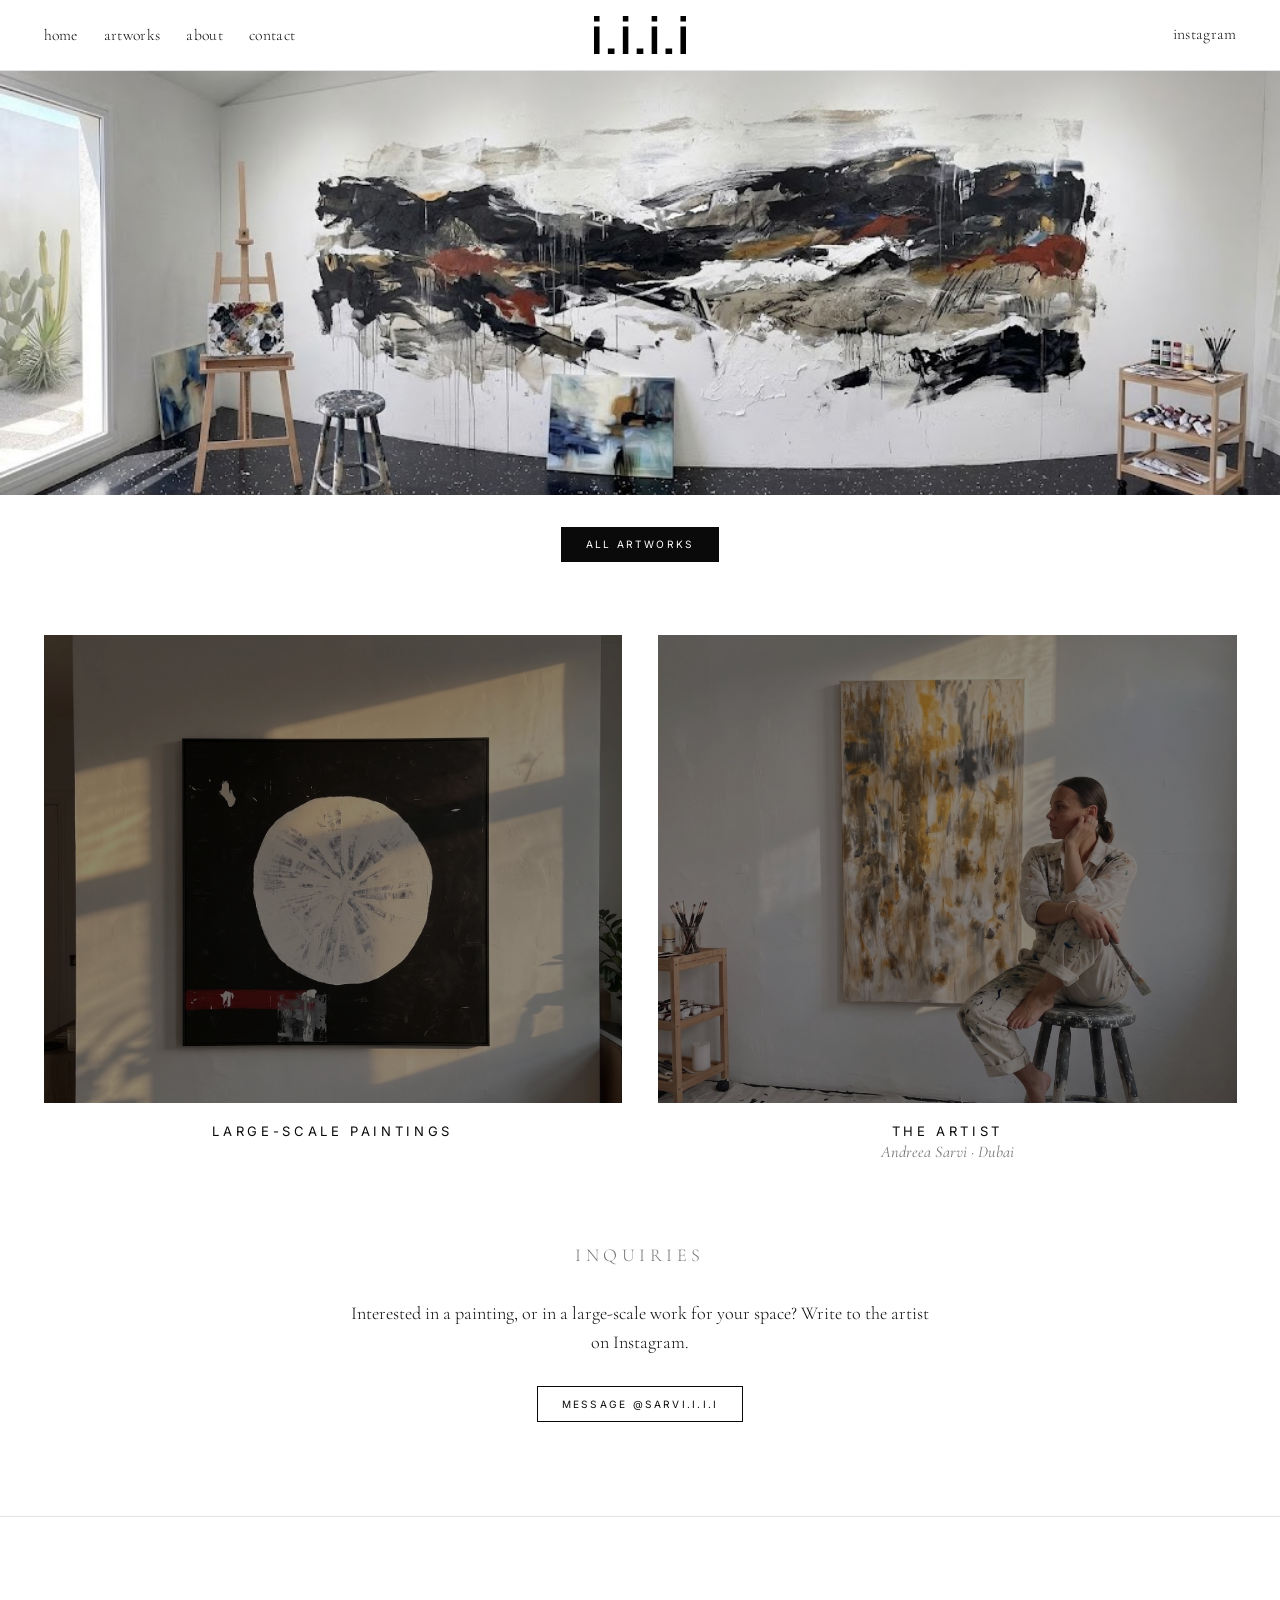
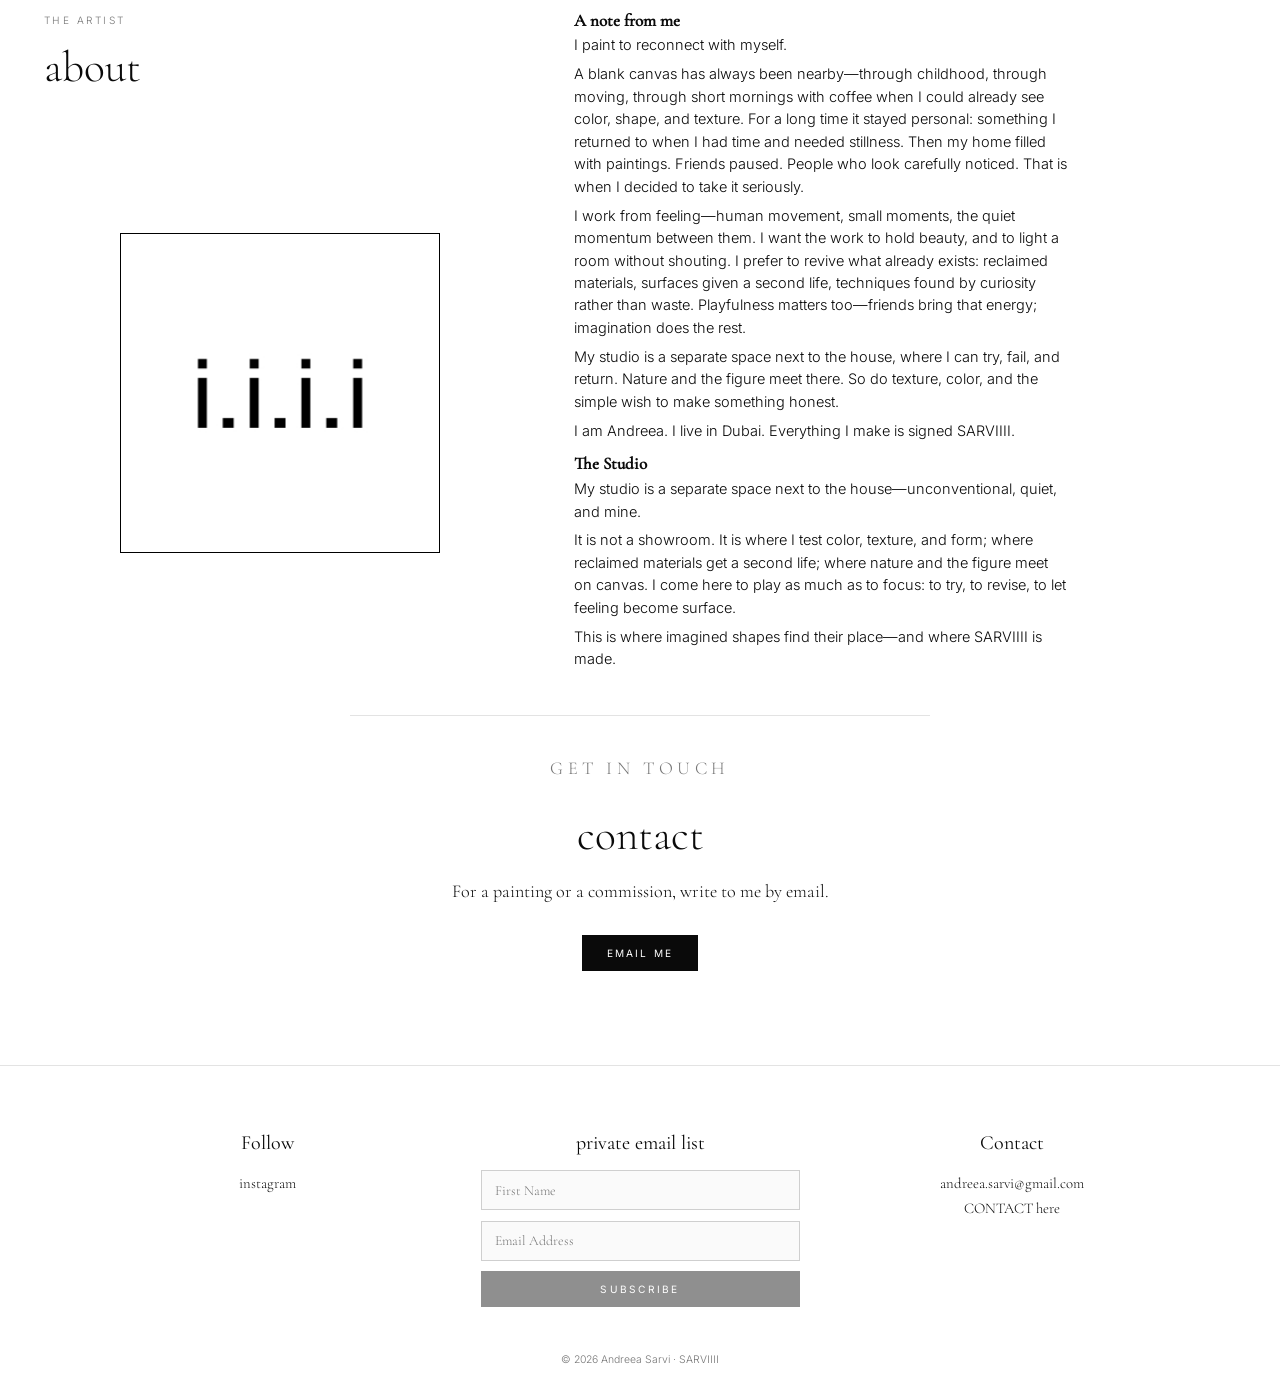
==== commit a0cbe78d: "Remove the two-metre limit under Large-scale paintings. Drop the subtitle so the banner no longer st" ====
--- a/index.html
+++ b/index.html
@@ -1,6 +1,6 @@
 <!doctype html><html lang="en"><head><meta charset="utf-8"><meta name="viewport" content="width=device-width,initial-scale=1">
 <title>SARVIIII — Painter based in Dubai</title>
-<meta name="description" content="SARVIIII is the painting practice of Andreea Sarvi, a Romanian painter based in Dubai who creates large-scale works up to around two metres.">
+<meta name="description" content="SARVIIII is the painting practice of Andreea Sarvi, a Romanian painter based in Dubai who creates large-scale paintings.">
 <link rel="canonical" href="https://sarviiii.art/">
 <meta property="og:type" content="website"><meta property="og:title" content="SARVIIII — Painter based in Dubai"><meta property="og:description" content="Large-scale paintings by Andreea Sarvi, a Romanian painter based in Dubai."><meta property="og:url" content="https://sarviiii.art/"><meta property="og:image" content="https://sarviiii.art/assets/og-image.svg"><meta name="theme-color" content="#ffffff"><meta name="twitter:card" content="summary_large_image">
 <!-- TODO before publishing: replace og-image with a real painting photo as JPG 1200x630 (many platforms do not render SVG previews). -->
@@ -23,7 +23,7 @@
 <div class="cta"><a class="btn" href="artworks/">All artworks</a></div></section>
 
 <section class="pair" aria-label="Introduction">
-<a class="panel reveal" href="artworks/"><div class="frame"><img src="assets/home/large-scale-banner.jpg" alt="Spinning At 33" width="1493" height="2000" loading="lazy"></div><h2>Large-scale paintings</h2><p>up to 2 m</p></a>
+<a class="panel reveal" href="artworks/"><div class="frame"><img src="assets/home/large-scale-banner.jpg" alt="Spinning At 33" width="1493" height="2000" loading="lazy"></div><h2>Large-scale paintings</h2></a>
 <a class="panel reveal" href="#about"><div class="frame"><img src="assets/home/artist-studio.jpg" alt="Andreea Sarvi, SARVIIII, in the studio" width="2000" height="1493" loading="lazy"></div><h2>The artist</h2><p>Andreea Sarvi · Dubai</p></a>
 </section>
 
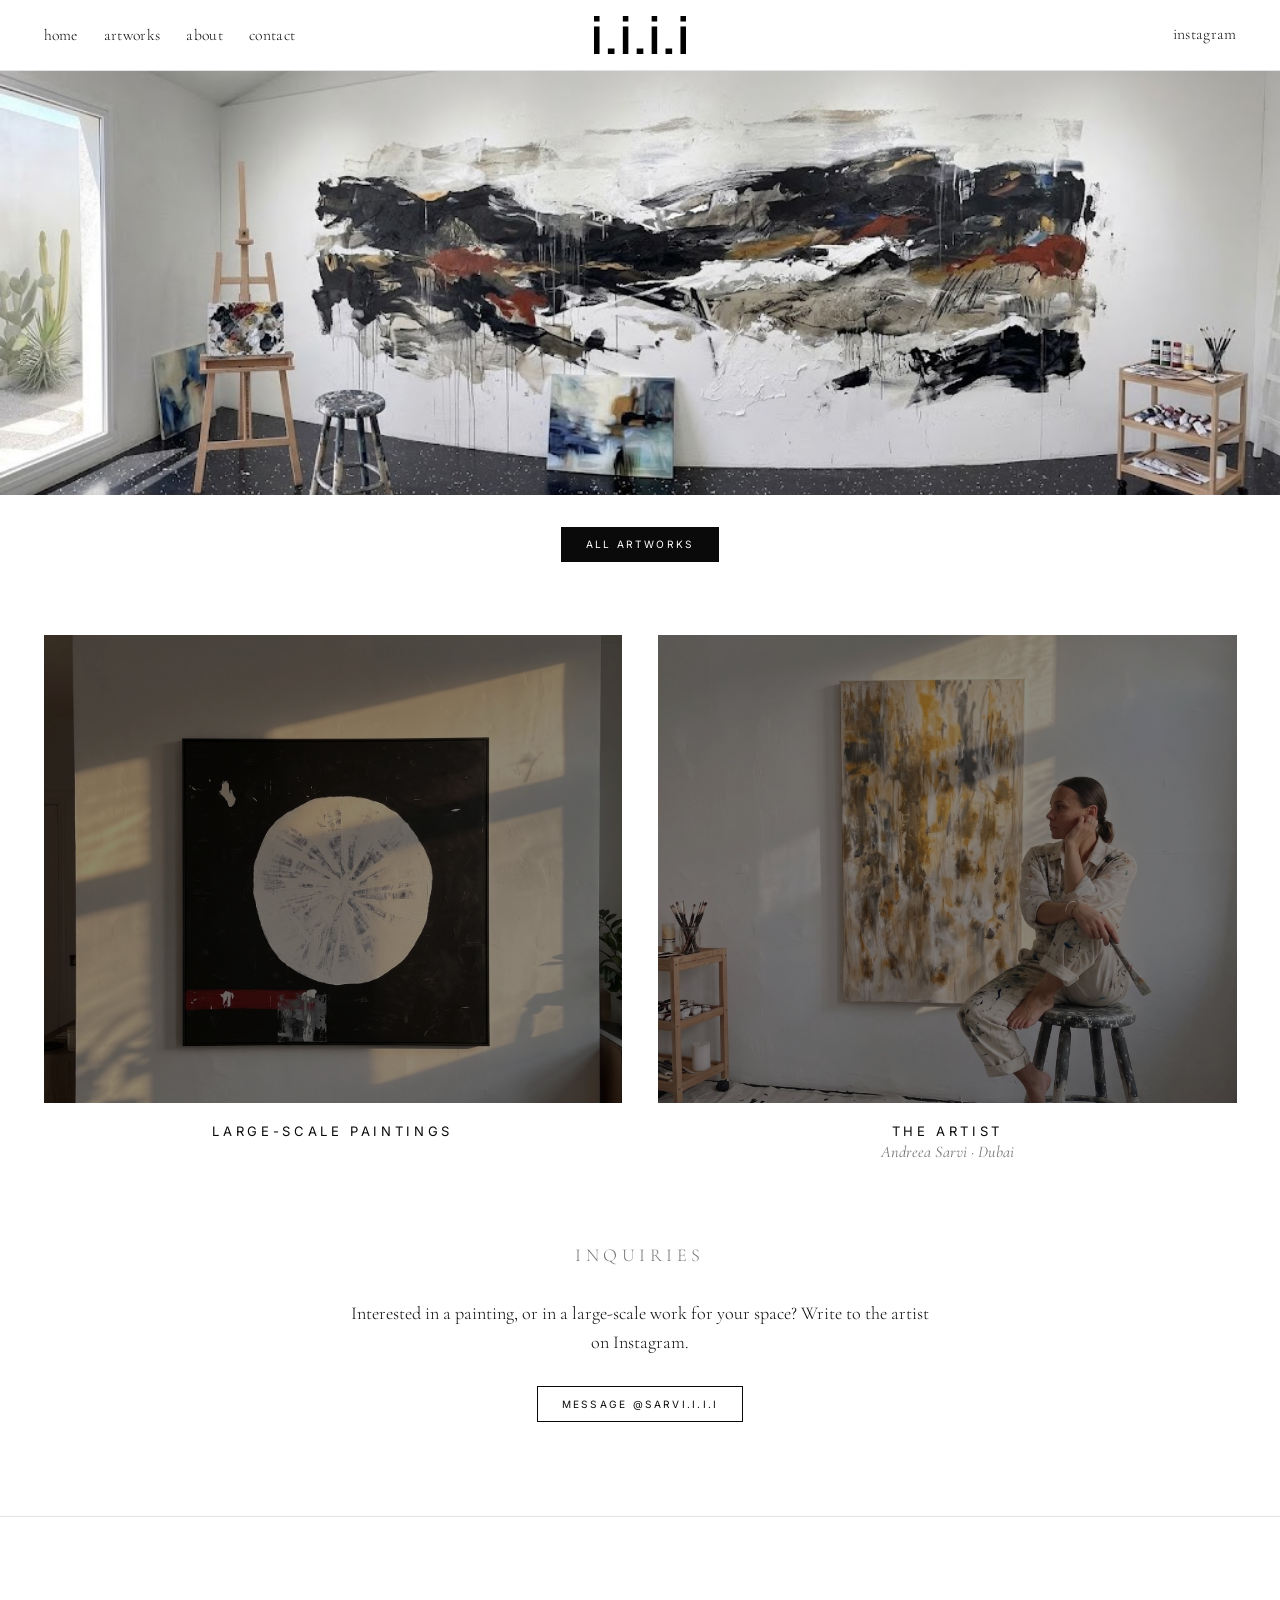
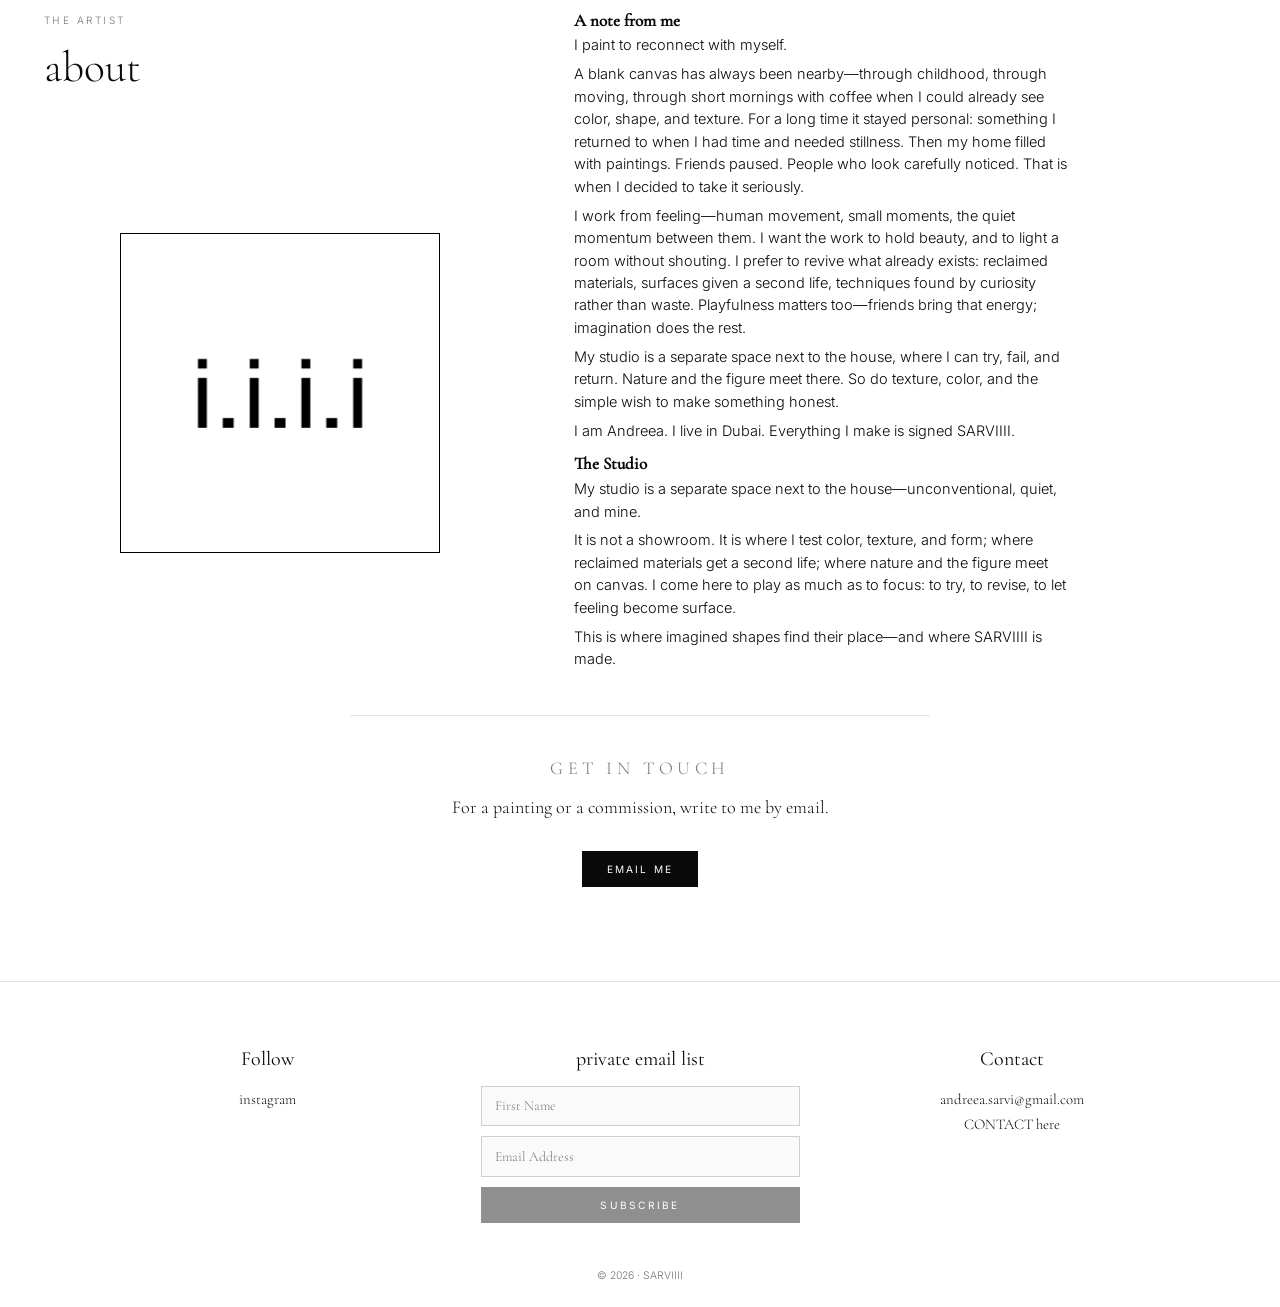
==== commit a719a778: "Drop the home contact heading and shorten the copyright. Remove the large contact title under Get in" ====
--- a/index.html
+++ b/index.html
@@ -1,9 +1,23 @@
 <!doctype html><html lang="en"><head><meta charset="utf-8"><meta name="viewport" content="width=device-width,initial-scale=1">
-<title>SARVIIII — Painter based in Dubai</title>
-<meta name="description" content="SARVIIII is the painting practice of Andreea Sarvi, a Romanian painter based in Dubai who creates large-scale paintings.">
+<title>SARVIIII — Between Stillness and Colour.</title>
+<meta name="description" content="Dubai-based artist Andreea Sarvi explores nature and movement through her paintings through expressive colour, shapes, layered textures, and fluid forms, balancing movement with a quiet sense of stillness.">
 <link rel="canonical" href="https://sarviiii.art/">
-<meta property="og:type" content="website"><meta property="og:title" content="SARVIIII — Painter based in Dubai"><meta property="og:description" content="Large-scale paintings by Andreea Sarvi, a Romanian painter based in Dubai."><meta property="og:url" content="https://sarviiii.art/"><meta property="og:image" content="https://sarviiii.art/assets/og-image.svg"><meta name="theme-color" content="#ffffff"><meta name="twitter:card" content="summary_large_image">
-<!-- TODO before publishing: replace og-image with a real painting photo as JPG 1200x630 (many platforms do not render SVG previews). -->
+<meta property="og:type" content="website">
+<meta property="og:title" content="SARVIIII — Between Stillness and Colour.">
+<meta property="og:description" content="Dubai-based artist Andreea Sarvi explores nature and movement through her paintings through expressive colour, shapes, layered textures, and fluid forms, balancing movement with a quiet sense of stillness.">
+<meta property="og:url" content="https://sarviiii.art/">
+<meta property="og:image" content="https://sarviiii.art/assets/social-preview.jpg">
+<meta property="og:image:secure_url" content="https://sarviiii.art/assets/social-preview.jpg">
+<meta property="og:image:type" content="image/jpeg">
+<meta property="og:image:width" content="1200">
+<meta property="og:image:height" content="630">
+<meta property="og:image:alt" content="Rainy Day, a painting by Andreea Sarvi">
+<meta name="twitter:card" content="summary_large_image">
+<meta name="twitter:title" content="SARVIIII — Between Stillness and Colour.">
+<meta name="twitter:description" content="Dubai-based artist Andreea Sarvi explores nature and movement through her paintings through expressive colour, shapes, layered textures, and fluid forms, balancing movement with a quiet sense of stillness.">
+<meta name="twitter:image" content="https://sarviiii.art/assets/social-preview.jpg">
+<meta name="twitter:image:alt" content="Rainy Day, a painting by Andreea Sarvi">
+<meta name="theme-color" content="#ffffff">
 <link rel="icon" href="assets/favicon.svg" type="image/svg+xml">
 <link rel="stylesheet" href="fonts.css">
 <link rel="stylesheet" href="styles.css">
@@ -45,7 +59,7 @@
 <p>This is where imagined shapes find their place—and where SARVIIII is made.</p>
 </div></section>
 
-<section class="inquiry" id="contact" aria-labelledby="ch"><p class="eyebrow">Get in touch</p><h2 id="ch">contact</h2>
+<section class="inquiry" id="contact" aria-labelledby="ch"><p class="eyebrow" id="ch">Get in touch</p>
 <p>For a painting or a commission, write to me by email.</p>
 <a class="btn" href="mailto:andreea.sarvi@gmail.com">Email me</a></section>
 </main>
@@ -60,5 +74,5 @@
 <button type="button" class="btn full" disabled>Subscribe</button></div></div>
 <div><h2 class="fh">Contact</h2><ul><li><a href="mailto:andreea.sarvi@gmail.com">andreea.sarvi@gmail.com</a></li><li><a href="contact/">CONTACT here</a></li></ul></div>
 </div>
-<p class="copy">© <span id="y">2026</span> Andreea Sarvi · SARVIIII</p></footer>
+<p class="copy">© <span id="y">2026</span> · SARVIIII</p></footer>
 <script src="script.js"></script></body></html>
--- a/styles.css
+++ b/styles.css
@@ -30,6 +30,7 @@
 .panel h2{font:400 .9rem var(--sans);letter-spacing:.28em;text-transform:uppercase;margin:1.4rem 0 .2rem}.panel p{margin:0;font:italic 300 1.12rem var(--serif);color:var(--mute)}
 .inquiry{text-align:center;max-width:46rem;margin:0 auto}.inquiry p{font:300 1.25rem/1.6 var(--serif);margin:0 0 2rem}
 #contact{padding-top:0}#contact::before{content:"";display:block;height:1px;background:var(--line);margin:0 0 clamp(1.6rem,3vw,2.6rem)}
+#contact .eyebrow{margin-bottom:.7rem}
 .grid{list-style:none;padding:0;margin:2rem 0 0;display:grid;grid-template-columns:1fr;gap:3rem 2rem}@media(min-width:700px){.grid{grid-template-columns:repeat(2,1fr)}}@media(min-width:1101px){.grid{grid-template-columns:repeat(3,1fr);gap:4rem 3rem}}
 .card{text-align:center}.card button{all:unset;cursor:pointer;display:block;width:100%;text-align:center}.card button:focus-visible{outline:1px solid var(--ink);outline-offset:6px}
 .card .frame{position:relative;display:flex;align-items:center;justify-content:center;background:#fff}.card img{width:auto;max-width:100%;height:auto;max-height:min(70vh,480px);object-fit:contain;object-position:center;background:#fff}
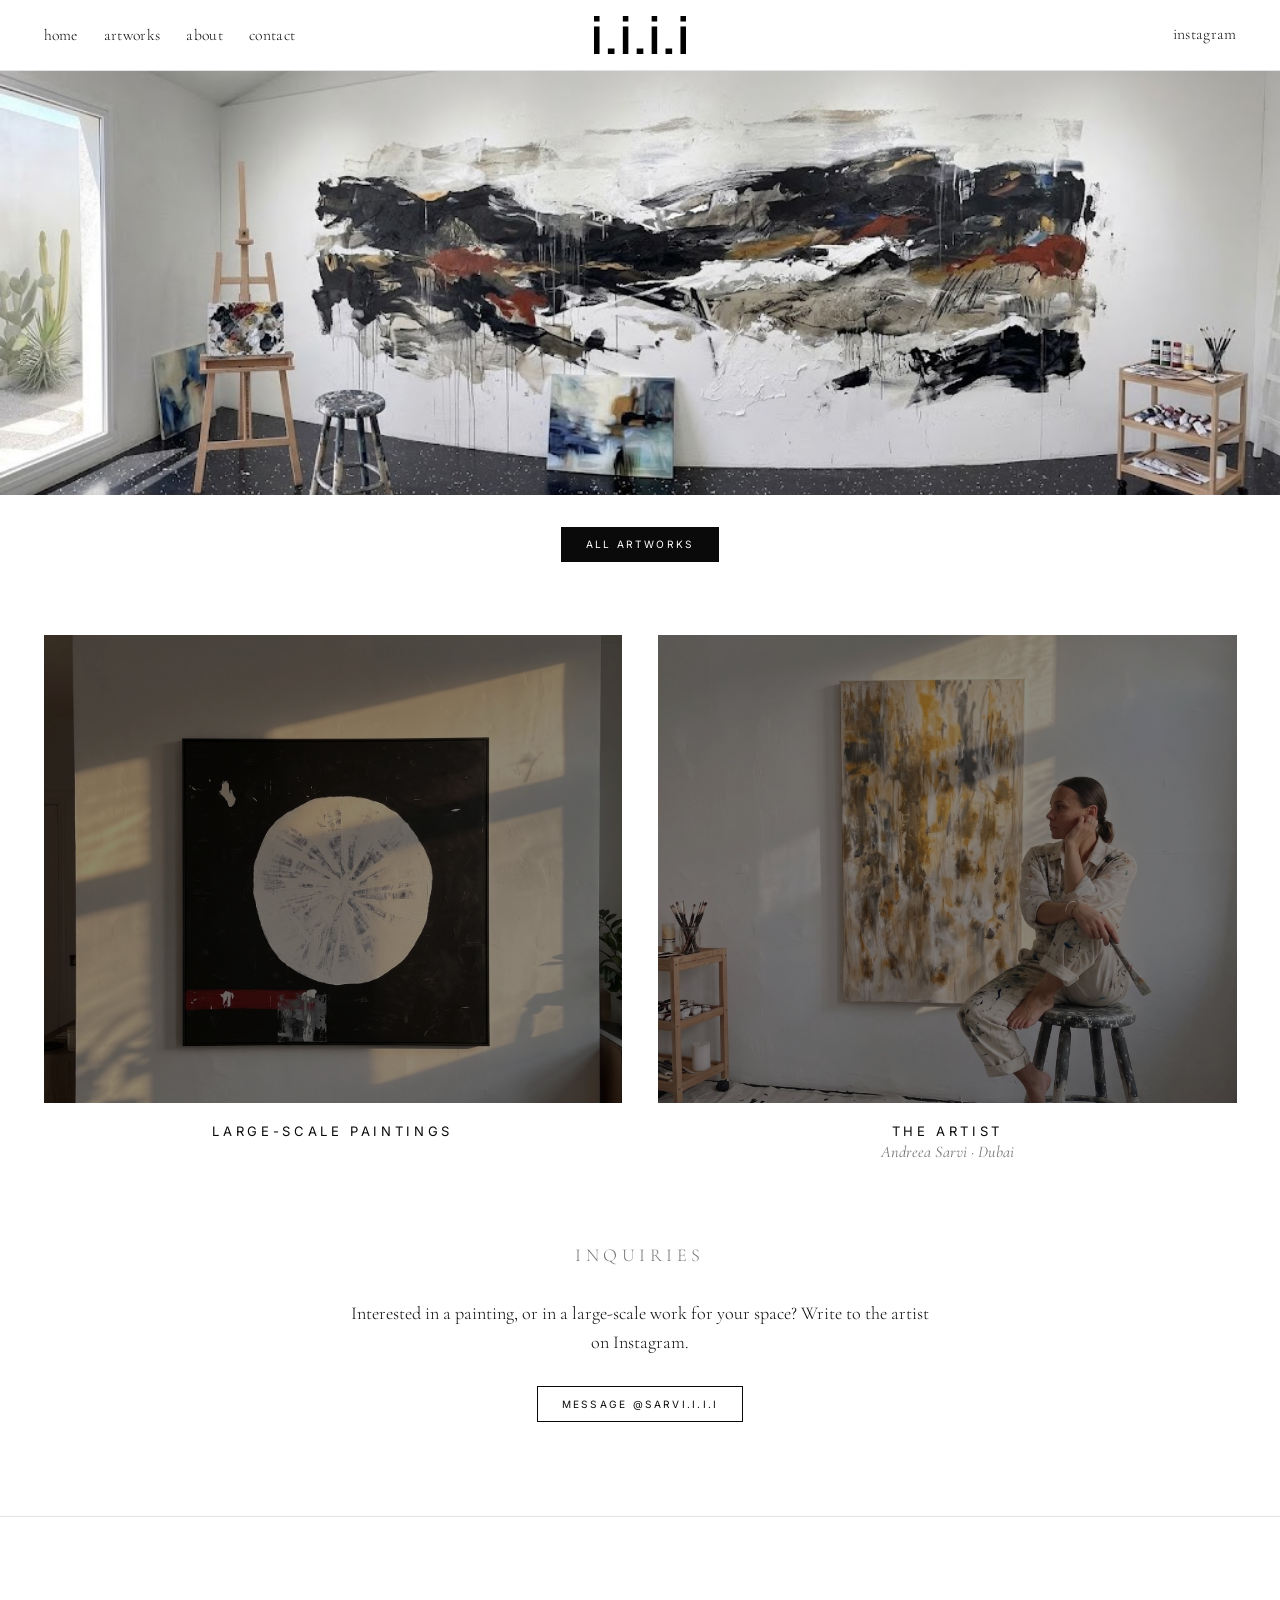
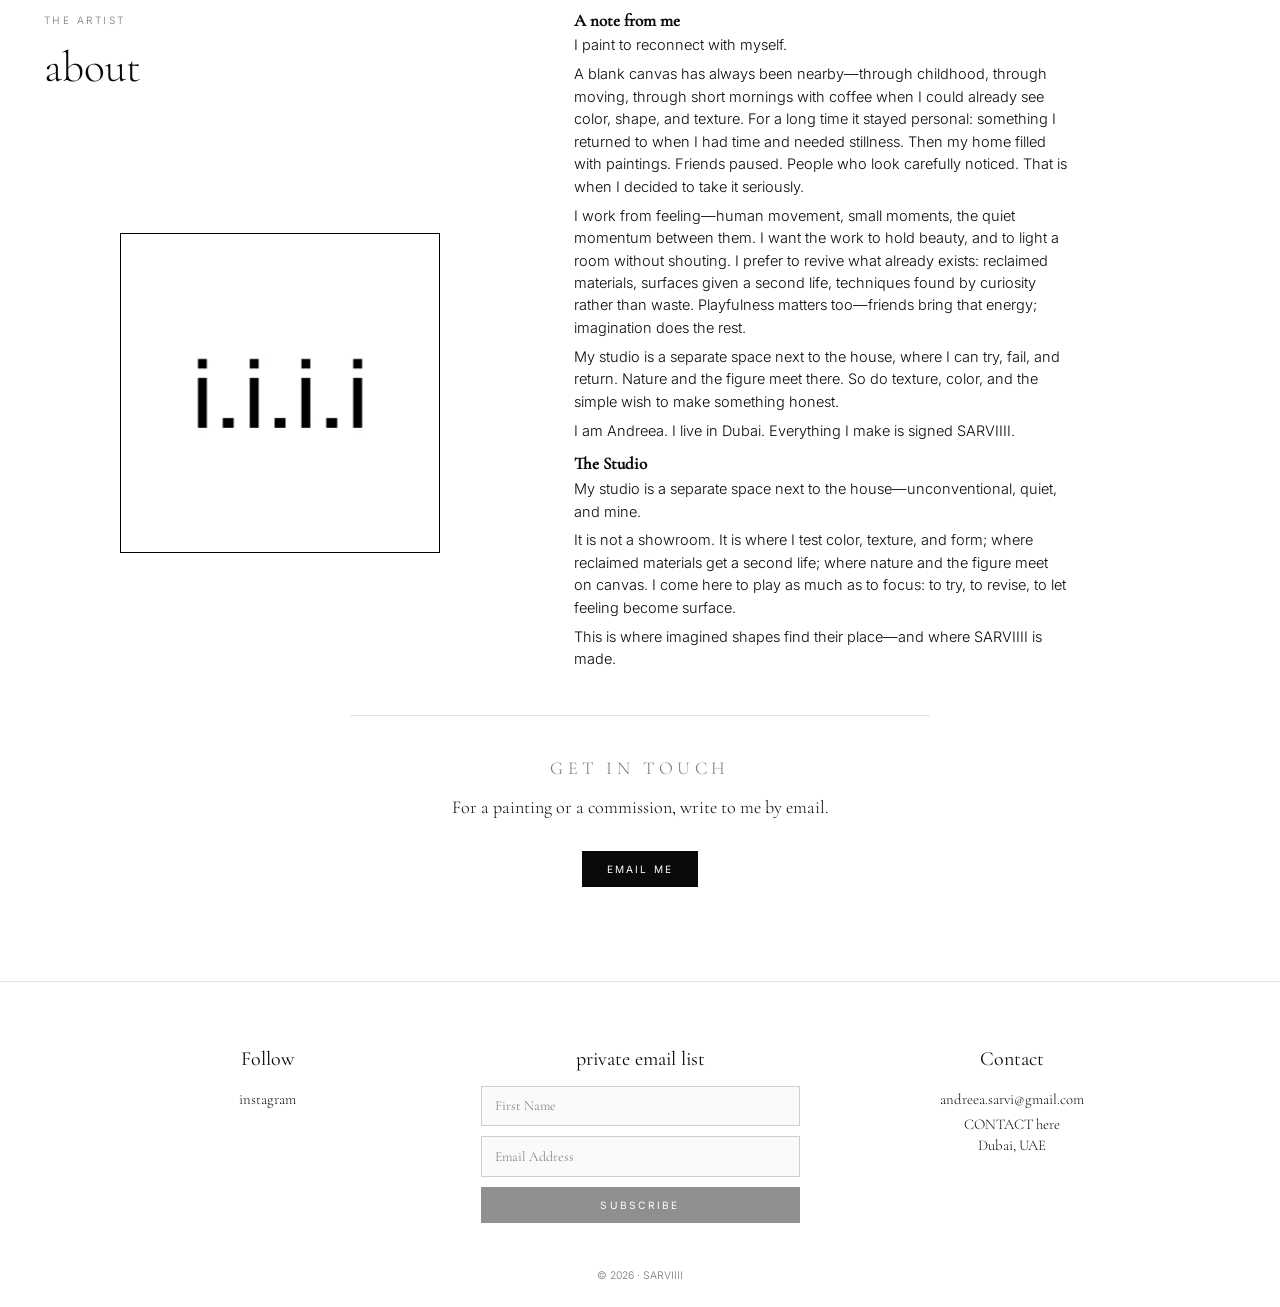
==== commit a219c39f: "Add Dubai, UAE under the footer contact links. Show the location as plain text on the home, artworks" ====
--- a/index.html
+++ b/index.html
@@ -72,7 +72,7 @@
 <label for="fn" class="sr">First name</label><input id="fn" type="text" placeholder="First Name" disabled>
 <label for="fe" class="sr">Email address</label><input id="fe" type="email" placeholder="Email Address" disabled>
 <button type="button" class="btn full" disabled>Subscribe</button></div></div>
-<div><h2 class="fh">Contact</h2><ul><li><a href="mailto:andreea.sarvi@gmail.com">andreea.sarvi@gmail.com</a></li><li><a href="contact/">CONTACT here</a></li></ul></div>
+<div><h2 class="fh">Contact</h2><ul><li><a href="mailto:andreea.sarvi@gmail.com">andreea.sarvi@gmail.com</a></li><li><a href="contact/">CONTACT here</a></li><li class="loc">Dubai, UAE</li></ul></div>
 </div>
 <p class="copy">© <span id="y">2026</span> · SARVIIII</p></footer>
 <script src="script.js"></script></body></html>
--- a/styles.css
+++ b/styles.css
@@ -14,6 +14,7 @@
 h1,h2,h3{font-family:var(--serif);font-weight:300;line-height:1.1;margin:0 0 1.2rem}
 h2{font-size:clamp(1.95rem,4vw,3rem)}
 .eyebrow{font-size:.7rem;letter-spacing:.25em;text-transform:uppercase;color:var(--mute)}
+h2.eyebrow{font-size:.7rem;font-weight:400;line-height:1.4;letter-spacing:.25em;text-transform:uppercase;color:var(--mute);margin:0}
 .btn{display:inline-block;padding:.75rem 1.6rem;background:var(--ink);color:#fff;border:1px solid var(--ink);text-decoration:none;font:400 .7rem var(--sans);letter-spacing:.22em;text-transform:uppercase;transition:.3s;cursor:pointer}.btn:hover{background:#fff;color:var(--ink)}
 .btn.line{background:#fff;color:var(--ink)}.btn.line:hover{background:var(--ink);color:#fff}
 .ph{display:block;font-size:.62rem;letter-spacing:.15em;text-transform:uppercase;color:var(--mute);margin-top:.5rem}
@@ -59,7 +60,7 @@
 .site-footer{padding:clamp(3rem,6vw,4.5rem) clamp(1rem,4vw,3rem) 1.5rem;border-top:1px solid var(--line)}
 .fcols{display:grid;grid-template-columns:1fr 1.2fr 1fr;gap:3rem;max-width:72rem;margin:0 auto;text-align:center}
 .fh{font:400 1.38rem var(--serif);margin:0 0 1rem}
-.site-footer ul{list-style:none;margin:0;padding:0}.site-footer li a{font:300 1.02rem var(--serif);text-decoration:none;border-bottom:1px solid transparent}.site-footer li a:hover{border-color:var(--ink)}
+.site-footer ul{list-style:none;margin:0;padding:0}.site-footer li a,.site-footer li.loc{font:300 1.02rem var(--serif)}.site-footer li a{text-decoration:none;border-bottom:1px solid transparent}.site-footer li a:hover{border-color:var(--ink)}
 .fform{display:grid;gap:.7rem;max-width:22rem;margin:0 auto}
 .fform input{font:300 .95rem var(--serif);padding:.75rem .9rem;border:1px solid #cfcfcf;background:#fafafa;color:var(--mute)}
 .btn.full{width:100%}.btn[disabled]{opacity:.45;cursor:not-allowed}.btn[disabled]:hover{background:var(--ink);color:#fff}
